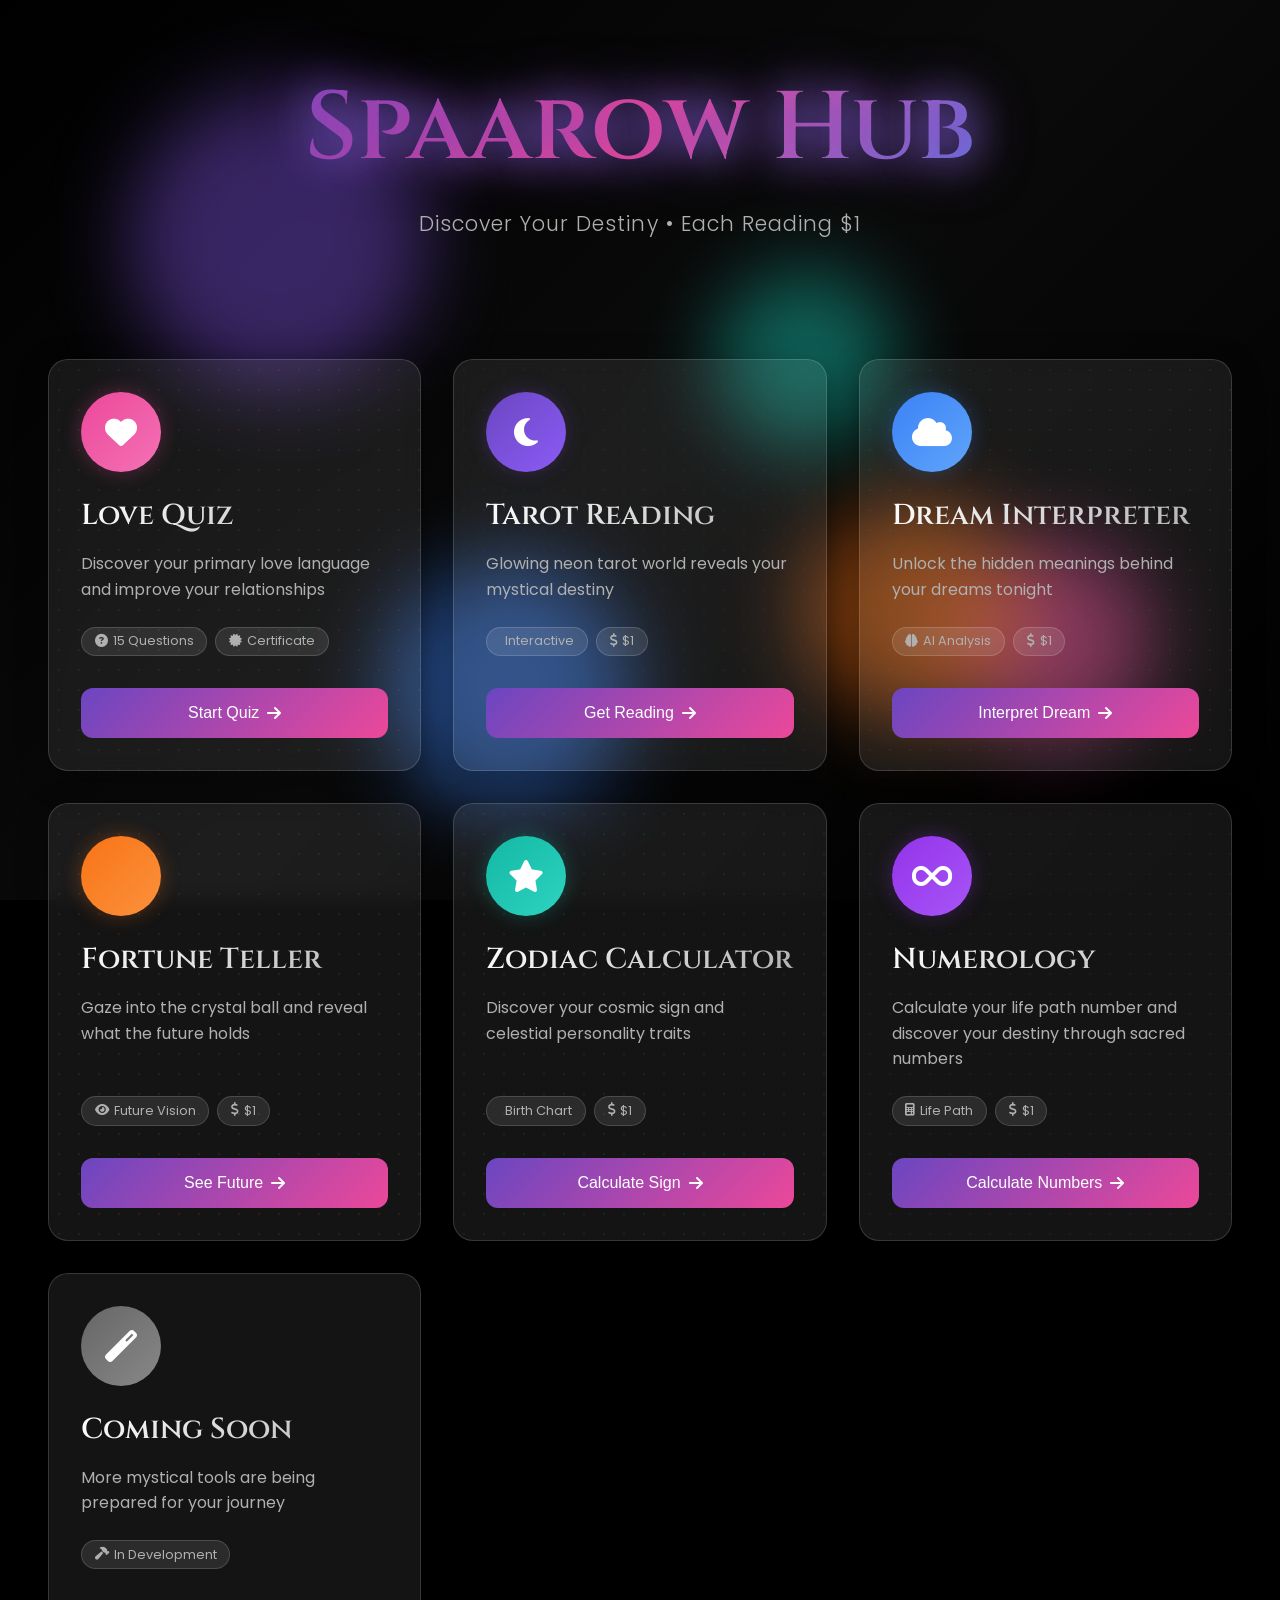
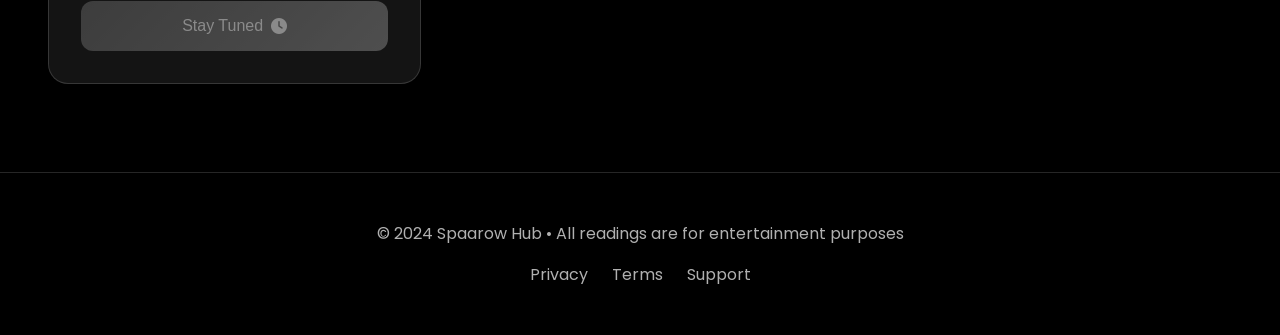
==== index.html @ 20e91cf6 "1" ====
<!DOCTYPE html>
<html lang="en">
<head>
    <meta charset="UTF-8">
    <meta name="viewport" content="width=device-width, initial-scale=1.0">
    <title>Spaarow Hub - Mystical Tools & Divination</title>
    <meta name="description" content="Discover your destiny with our collection of mystical tools: Love Quiz, Tarot Reading, Dream Interpreter, Fortune Teller, Zodiac Calculator, and Numerology. Each reading just $1.">
    <meta name="keywords" content="tarot, love quiz, dream interpreter, fortune teller, zodiac, numerology, mystical, divination, spiritual, destiny">
    <meta name="author" content="Spaarow Hub">
    
    <!-- Open Graph -->
    <meta property="og:title" content="Spaarow Hub - Mystical Tools & Divination">
    <meta property="og:description" content="Discover your destiny with our collection of mystical tools: Love Quiz, Tarot Reading, Dream Interpreter, Fortune Teller, Zodiac Calculator, and Numerology. Each reading just $1.">
    <meta property="og:image" content="https://spaarowhub.great-site.net/asset/img/hub-og-image.jpg">
    <meta property="og:url" content="https://spaarowhub.great-site.net">
    <meta property="og:type" content="website">
    
    <!-- Twitter Card -->
    <meta name="twitter:card" content="summary_large_image">
    <meta name="twitter:title" content="Spaarow Hub - Mystical Tools & Divination">
    <meta name="twitter:description" content="Discover your destiny with our collection of mystical tools: Love Quiz, Tarot Reading, Dream Interpreter, Fortune Teller, Zodiac Calculator, and Numerology. Each reading just $1.">
    <meta name="twitter:image" content="https://spaarowhub.great-site.net/asset/img/hub-og-image.jpg">
    
    <meta name="theme-color" content="#6B46C1">
    <link rel="icon" type="image/x-icon" href="asset/img/favicon.ico">
    
    <!-- Fonts -->
    <link href="https://fonts.googleapis.com/css2?family=Poppins:wght@300;400;500;600;700&family=Cinzel:wght@400;600&display=swap" rel="stylesheet">
    <link href="https://cdnjs.cloudflare.com/ajax/libs/font-awesome/6.4.0/css/all.min.css" rel="stylesheet">
    
    <!-- CSS -->
    <link rel="stylesheet" href="asset/css/main.css">
</head>

<body>
    <!-- Background Animation -->
    <div class="bg-animation">
        <div class="floating-orb orb-1"></div>
        <div class="floating-orb orb-2"></div>
        <div class="floating-orb orb-3"></div>
        <div class="floating-orb orb-4"></div>
        <div class="floating-orb orb-5"></div>
    </div>

    <!-- Header -->
    <header class="header">
        <div class="header-content">
            <h1 class="main-title">
                <span class="title-mystical" style="text-align: center;">Spaarow Hub</span>
            </h1>
            <p class="subtitle">Discover Your Destiny • Each Reading $1</p>
        </div>
    </header>

    <!-- Main Content -->
    <main class="main-content">
        <div class="tools-grid" id="toolsGrid">
            <!-- Love Quiz Card -->
            <div class="tool-card" data-tool="lovequiz" data-theme="love">
                <div class="card-background">
                    <div class="card-pattern"></div>
                </div>
                <div class="card-content">
                    <div class="card-icon">
                        <i class="fas fa-heart"></i>
                    </div>
                    <h3 class="card-title">Love Quiz</h3>
                    <p class="card-description">Discover your primary love language and improve your relationships</p>
                    <div class="card-features">
                        <span class="feature-tag"><i class="fas fa-question-circle"></i> 15 Questions</span>
                        <span class="feature-tag"><i class="fas fa-certificate"></i> Certificate</span>
                    </div>
                    <button class="card-button" onclick="navigateToTool('lovequiz')">
                        <span>Start Quiz</span>
                        <i class="fas fa-arrow-right"></i>
                    </button>
                </div>
            </div>

            <!-- Tarot Reading Card -->
            <div class="tool-card" data-tool="mytarot" data-theme="tarot">
                <div class="card-background">
                    <div class="card-pattern"></div>
                </div>
                <div class="card-content">
                    <div class="card-icon">
                        <i class="fas fa-moon"></i>
                    </div>
                    <h3 class="card-title">Tarot Reading</h3>
                    <p class="card-description">Glowing neon tarot world reveals your mystical destiny</p>
                    <div class="card-features">
                        <span class="feature-tag"><i class="fas fa-sparkles"></i> Interactive</span>
                        <span class="feature-tag"><i class="fas fa-dollar-sign"></i> $1</span>
                    </div>
                    <button class="card-button" onclick="navigateToTool('mytarot')">
                        <span>Get Reading</span>
                        <i class="fas fa-arrow-right"></i>
                    </button>
                </div>
            </div>

            <!-- Dream Interpreter Card -->
            <div class="tool-card" data-tool="dream-interpreter" data-theme="dream">
                <div class="card-background">
                    <div class="card-pattern"></div>
                </div>
                <div class="card-content">
                    <div class="card-icon">
                        <i class="fas fa-cloud"></i>
                    </div>
                    <h3 class="card-title">Dream Interpreter</h3>
                    <p class="card-description">Unlock the hidden meanings behind your dreams tonight</p>
                    <div class="card-features">
                        <span class="feature-tag"><i class="fas fa-brain"></i> AI Analysis</span>
                        <span class="feature-tag"><i class="fas fa-dollar-sign"></i> $1</span>
                    </div>
                    <button class="card-button" onclick="navigateToTool('dream-interpreter')">
                        <span>Interpret Dream</span>
                        <i class="fas fa-arrow-right"></i>
                    </button>
                </div>
            </div>

            <!-- Fortune Teller Card -->
            <div class="tool-card" data-tool="fortune-teller" data-theme="fortune">
                <div class="card-background">
                    <div class="card-pattern"></div>
                </div>
                <div class="card-content">
                    <div class="card-icon">
                        <i class="fas fa-crystal-ball"></i>
                    </div>
                    <h3 class="card-title">Fortune Teller</h3>
                    <p class="card-description">Gaze into the crystal ball and reveal what the future holds</p>
                    <div class="card-features">
                        <span class="feature-tag"><i class="fas fa-eye"></i> Future Vision</span>
                        <span class="feature-tag"><i class="fas fa-dollar-sign"></i> $1</span>
                    </div>
                    <button class="card-button" onclick="navigateToTool('fortune-teller')">
                        <span>See Future</span>
                        <i class="fas fa-arrow-right"></i>
                    </button>
                </div>
            </div>

            <!-- Zodiac Calculator Card -->
            <div class="tool-card" data-tool="zodiac-calculator" data-theme="zodiac">
                <div class="card-background">
                    <div class="card-pattern"></div>
                </div>
                <div class="card-content">
                    <div class="card-icon">
                        <i class="fas fa-star"></i>
                    </div>
                    <h3 class="card-title">Zodiac Calculator</h3>
                    <p class="card-description">Discover your cosmic sign and celestial personality traits</p>
                    <div class="card-features">
                        <span class="feature-tag"><i class="fas fa-constellation"></i> Birth Chart</span>
                        <span class="feature-tag"><i class="fas fa-dollar-sign"></i> $1</span>
                    </div>
                    <button class="card-button" onclick="navigateToTool('zodiac-calculator')">
                        <span>Calculate Sign</span>
                        <i class="fas fa-arrow-right"></i>
                    </button>
                </div>
            </div>

            <!-- Numerology Calculator Card -->
            <div class="tool-card" data-tool="numerology" data-theme="numerology">
                <div class="card-background">
                    <div class="card-pattern"></div>
                </div>
                <div class="card-content">
                    <div class="card-icon">
                        <i class="fas fa-infinity"></i>
                    </div>
                    <h3 class="card-title">Numerology</h3>
                    <p class="card-description">Calculate your life path number and discover your destiny through sacred numbers</p>
                    <div class="card-features">
                        <span class="feature-tag"><i class="fas fa-calculator"></i> Life Path</span>
                        <span class="feature-tag"><i class="fas fa-dollar-sign"></i> $1</span>
                    </div>
                    <button class="card-button" onclick="navigateToTool('numerology')">
                        <span>Calculate Numbers</span>
                        <i class="fas fa-arrow-right"></i>
                    </button>
                </div>
            </div>

            <!-- Coming Soon Card -->
            <div class="tool-card coming-soon" data-tool="coming-soon">
                <div class="card-background">
                    <div class="card-pattern"></div>
                </div>
                <div class="card-content">
                    <div class="card-icon">
                        <i class="fas fa-magic"></i>
                    </div>
                    <h3 class="card-title">Coming Soon</h3>
                    <p class="card-description">More mystical tools are being prepared for your journey</p>
                    <div class="card-features">
                        <span class="feature-tag"><i class="fas fa-hammer"></i> In Development</span>
                    </div>
                    <button class="card-button disabled" disabled>
                        <span>Stay Tuned</span>
                        <i class="fas fa-clock"></i>
                    </button>
                </div>
            </div>
        </div>
    </main>

    <!-- Footer -->
    <footer class="footer">
        <div class="footer-content">
            <p>&copy; 2024 Spaarow Hub • All readings are for entertainment purposes</p>
            <div class="footer-links">
                <a href="#" onclick="showPrivacy()">Privacy</a>
                <a href="#" onclick="showTerms()">Terms</a>
                <a href="#" onclick="showSupport()">Support</a>
            </div>
        </div>
    </footer>

    <!-- JavaScript -->
    <script src="asset/js/main.js"></script>
</body>
</html>
---- asset/css/main.css ----
/* ===== CSS VARIABLES ===== */
:root {
  /* Theme Colors */
  --primary-purple: #6B46C1;
  --primary-pink: #EC4899;
  --primary-blue: #3B82F6;
  --primary-teal: #14B8A6;
  --primary-orange: #F97316;
  
  /* Tool-Specific Colors */
  --love-primary: #EC4899;
  --love-secondary: #F472B6;
  --love-accent: #F9A8D4;
  
  --tarot-primary: #6B46C1;
  --tarot-secondary: #8B5CF6;
  --tarot-accent: #A78BFA;
  
  --dream-primary: #3B82F6;
  --dream-secondary: #60A5FA;
  --dream-accent: #93C5FD;
  
  --fortune-primary: #F97316;
  --fortune-secondary: #FB923C;
  --fortune-accent: #FDBA74;
  
  --zodiac-primary: #14B8A6;
  --zodiac-secondary: #2DD4BF;
  --zodiac-accent: #5EEAD4;
  
  --numerology-primary: #9333EA;
  --numerology-secondary: #A855F7;
  --numerology-accent: #C084FC;
  
  /* Neutral Colors */
  --dark-bg: #000000;
  --card-bg: rgba(255, 255, 255, 0.08);
  --text-primary: #FFFFFF;
  --text-secondary: #B0B0B0;
  --border-color: rgba(255, 255, 255, 0.15);
  
  /* Spacing */
  --spacing-xs: 0.5rem;
  --spacing-sm: 1rem;
  --spacing-md: 1.5rem;
  --spacing-lg: 2rem;
  --spacing-xl: 3rem;
  --spacing-2xl: 4rem;
  
  /* Typography */
  --font-primary: 'Poppins', sans-serif;
  --font-mystical: 'Cinzel', serif;
  
  /* Shadows */
  --shadow-sm: 0 2px 4px rgba(0, 0, 0, 0.1);
  --shadow-md: 0 4px 6px rgba(0, 0, 0, 0.1);
  --shadow-lg: 0 10px 15px rgba(0, 0, 0, 0.1);
  --shadow-xl: 0 20px 25px rgba(0, 0, 0, 0.1);
  --shadow-glow: 0 0 20px rgba(107, 70, 193, 0.3);
  
  /* Transitions */
  --transition-fast: 0.2s ease;
  --transition-normal: 0.3s ease;
  --transition-slow: 0.5s ease;
}

/* ===== RESET & BASE ===== */
* {
  margin: 0;
  padding: 0;
  box-sizing: border-box;
}

html {
  scroll-behavior: smooth;
}

body {
  font-family: var(--font-primary);
  background: var(--dark-bg);
  color: var(--text-primary);
  min-height: 100vh;
  overflow-x: hidden;
  position: relative;
}

/* ===== BACKGROUND ANIMATION ===== */
.bg-animation {
  position: fixed;
  top: 0;
  left: 0;
  width: 100%;
  height: 100%;
  pointer-events: none;
  z-index: -1;
  background: linear-gradient(135deg, #000000 0%, #0a0a0a 50%, #000000 100%);
}

.floating-orb {
  position: absolute;
  border-radius: 50%;
  filter: blur(40px);
  opacity: 0.5;
  animation: float 20s infinite ease-in-out;
}

.orb-1 {
  width: 300px;
  height: 300px;
  background: var(--primary-purple);
  top: 10%;
  left: 10%;
  animation-delay: 0s;
}

.orb-2 {
  width: 200px;
  height: 200px;
  background: var(--primary-pink);
  top: 60%;
  right: 10%;
  animation-delay: 5s;
}

.orb-3 {
  width: 250px;
  height: 250px;
  background: var(--primary-blue);
  bottom: 10%;
  left: 30%;
  animation-delay: 10s;
}

.orb-4 {
  width: 180px;
  height: 180px;
  background: var(--primary-teal);
  top: 30%;
  right: 30%;
  animation-delay: 15s;
}

.orb-5 {
  width: 220px;
  height: 220px;
  background: var(--primary-orange);
  bottom: 20%;
  right: 20%;
  animation-delay: 7s;
}

@keyframes float {
  0%, 100% {
    transform: translate(0, 0) scale(1);
  }
  25% {
    transform: translate(30px, -30px) scale(1.05);
  }
  50% {
    transform: translate(-20px, 20px) scale(0.95);
  }
  75% {
    transform: translate(-30px, -10px) scale(1.02);
  }
}

/* ===== HEADER ===== */
.header {
  text-align: center;
  padding: var(--spacing-2xl) var(--spacing-md);
  position: relative;
  z-index: 10;
}

.header-content {
  max-width: 800px;
  margin: 0 auto;
}

.main-title {
  font-family: var(--font-mystical);
  font-size: clamp(3rem, 8vw, 6rem);
  font-weight: 600;
  margin-bottom: var(--spacing-md);
  background: linear-gradient(135deg, var(--primary-purple), var(--primary-pink), var(--primary-blue));
  -webkit-background-clip: text;
  -webkit-text-fill-color: transparent;
  background-clip: text;
  text-shadow: 0 0 40px rgba(107, 70, 193, 0.8), 0 0 60px rgba(236, 72, 153, 0.6);
  filter: drop-shadow(0 0 20px rgba(59, 130, 246, 0.4));
}

.title-mystical {
  display: block;
  margin-bottom: -0.1em;
}

.title-hub {
  font-size: 0.7em;
  opacity: 0.9;
}

.subtitle {
  font-size: clamp(1rem, 2.5vw, 1.3rem);
  color: var(--text-secondary);
  font-weight: 300;
  letter-spacing: 0.05em;
}

/* ===== MAIN CONTENT ===== */
.main-content {
  padding: var(--spacing-lg) var(--spacing-md) var(--spacing-2xl);
  max-width: 1400px;
  margin: 0 auto;
}

/* ===== TOOLS GRID ===== */
.tools-grid {
  display: grid;
  grid-template-columns: repeat(auto-fit, minmax(350px, 1fr));
  gap: var(--spacing-lg);
  padding: var(--spacing-md);
}

/* ===== TOOL CARDS ===== */
.tool-card {
  position: relative;
  background: var(--card-bg);
  border-radius: 20px;
  border: 1px solid var(--border-color);
  backdrop-filter: blur(10px);
  overflow: hidden;
  transition: all var(--transition-normal);
  cursor: pointer;
  box-shadow: 0 8px 32px rgba(0, 0, 0, 0.3);
  min-height: 400px;
}

.tool-card:hover {
  transform: translateY(-10px) scale(1.02);
  box-shadow: 0 20px 40px rgba(0, 0, 0, 0.4), 0 0 40px rgba(255, 255, 255, 0.1);
  border-color: rgba(255, 255, 255, 0.3);
}

.tool-card[data-theme="love"]:hover {
  box-shadow: 0 20px 40px rgba(0, 0, 0, 0.4), 0 0 40px rgba(236, 72, 153, 0.6);
  border-color: rgba(236, 72, 153, 0.5);
}

.tool-card[data-theme="tarot"]:hover {
  box-shadow: 0 20px 40px rgba(0, 0, 0, 0.4), 0 0 40px rgba(107, 70, 193, 0.6);
  border-color: rgba(107, 70, 193, 0.5);
}

.tool-card[data-theme="dream"]:hover {
  box-shadow: 0 20px 40px rgba(0, 0, 0, 0.4), 0 0 40px rgba(59, 130, 246, 0.6);
  border-color: rgba(59, 130, 246, 0.5);
}

.tool-card[data-theme="fortune"]:hover {
  box-shadow: 0 20px 40px rgba(0, 0, 0, 0.4), 0 0 40px rgba(249, 115, 22, 0.6);
  border-color: rgba(249, 115, 22, 0.5);
}

.tool-card[data-theme="zodiac"]:hover {
  box-shadow: 0 20px 40px rgba(0, 0, 0, 0.4), 0 0 40px rgba(20, 184, 166, 0.6);
  border-color: rgba(20, 184, 166, 0.5);
}

.tool-card[data-theme="numerology"]:hover {
  box-shadow: 0 20px 40px rgba(0, 0, 0, 0.4), 0 0 40px rgba(147, 51, 234, 0.6);
  border-color: rgba(147, 51, 234, 0.5);
}

.card-background {
  position: absolute;
  top: 0;
  left: 0;
  width: 100%;
  height: 100%;
  opacity: 0.1;
  z-index: 1;
}

.card-pattern {
  width: 100%;
  height: 100%;
  background-size: 20px 20px;
}

.tool-card[data-theme="love"] .card-pattern {
  background-image: radial-gradient(circle, var(--love-primary) 1px, transparent 1px);
}

.tool-card[data-theme="tarot"] .card-pattern {
  background-image: radial-gradient(circle, var(--tarot-primary) 1px, transparent 1px);
}

.tool-card[data-theme="dream"] .card-pattern {
  background-image: radial-gradient(circle, var(--dream-primary) 1px, transparent 1px);
}

.tool-card[data-theme="fortune"] .card-pattern {
  background-image: radial-gradient(circle, var(--fortune-primary) 1px, transparent 1px);
}

.tool-card[data-theme="zodiac"] .card-pattern {
  background-image: radial-gradient(circle, var(--zodiac-primary) 1px, transparent 1px);
}

.tool-card[data-theme="numerology"] .card-pattern {
  background-image: radial-gradient(circle, var(--numerology-primary) 1px, transparent 1px);
}

.card-content {
  position: relative;
  z-index: 2;
  padding: var(--spacing-lg);
  height: 100%;
  display: flex;
  flex-direction: column;
}

.card-icon {
  width: 80px;
  height: 80px;
  border-radius: 50%;
  display: flex;
  align-items: center;
  justify-content: center;
  margin-bottom: var(--spacing-md);
  font-size: 2rem;
  position: relative;
}

.tool-card[data-theme="love"] .card-icon {
  background: linear-gradient(135deg, var(--love-primary), var(--love-secondary));
  box-shadow: 0 0 20px rgba(236, 72, 153, 0.3);
}

.tool-card[data-theme="tarot"] .card-icon {
  background: linear-gradient(135deg, var(--tarot-primary), var(--tarot-secondary));
  box-shadow: 0 0 20px rgba(107, 70, 193, 0.3);
}

.tool-card[data-theme="dream"] .card-icon {
  background: linear-gradient(135deg, var(--dream-primary), var(--dream-secondary));
  box-shadow: 0 0 20px rgba(59, 130, 246, 0.3);
}

.tool-card[data-theme="fortune"] .card-icon {
  background: linear-gradient(135deg, var(--fortune-primary), var(--fortune-secondary));
  box-shadow: 0 0 20px rgba(249, 115, 22, 0.3);
}

.tool-card[data-theme="zodiac"] .card-icon {
  background: linear-gradient(135deg, var(--zodiac-primary), var(--zodiac-secondary));
  box-shadow: 0 0 20px rgba(20, 184, 166, 0.3);
}

.tool-card[data-theme="numerology"] .card-icon {
  background: linear-gradient(135deg, var(--numerology-primary), var(--numerology-secondary));
  box-shadow: 0 0 20px rgba(147, 51, 234, 0.3);
}

.card-title {
  font-family: var(--font-mystical);
  font-size: 1.8rem;
  font-weight: 600;
  margin-bottom: var(--spacing-sm);
  background: linear-gradient(135deg, var(--text-primary), var(--text-secondary));
  -webkit-background-clip: text;
  -webkit-text-fill-color: transparent;
  background-clip: text;
}

.card-description {
  color: var(--text-secondary);
  line-height: 1.6;
  margin-bottom: var(--spacing-md);
  flex-grow: 1;
}

.card-features {
  display: flex;
  flex-wrap: wrap;
  gap: var(--spacing-xs);
  margin-bottom: var(--spacing-lg);
}

.feature-tag {
  background: rgba(255, 255, 255, 0.1);
  border: 1px solid var(--border-color);
  border-radius: 20px;
  padding: 0.3rem 0.8rem;
  font-size: 0.8rem;
  color: var(--text-secondary);
  display: flex;
  align-items: center;
  gap: 0.3rem;
}

.card-button {
  background: linear-gradient(135deg, var(--primary-purple), var(--primary-pink));
  border: none;
  border-radius: 12px;
  padding: 1rem 1.5rem;
  color: white;
  font-weight: 500;
  font-size: 1rem;
  cursor: pointer;
  transition: all var(--transition-fast);
  display: flex;
  align-items: center;
  justify-content: center;
  gap: 0.5rem;
  text-decoration: none;
  width: 100%;
  margin-top: auto;
}

.card-button:hover:not(.disabled) {
  transform: translateY(-2px);
  box-shadow: 0 10px 20px rgba(107, 70, 193, 0.3);
}

.card-button.disabled {
  opacity: 0.5;
  cursor: not-allowed;
  background: linear-gradient(135deg, #666, #888);
}

.coming-soon {
  opacity: 0.7;
}

.coming-soon .card-icon {
  background: linear-gradient(135deg, #666, #888);
}

/* ===== FOOTER ===== */
.footer {
  text-align: center;
  padding: var(--spacing-xl) var(--spacing-md);
  border-top: 1px solid var(--border-color);
  background: rgba(0, 0, 0, 0.5);
  backdrop-filter: blur(10px);
}

.footer-content {
  max-width: 800px;
  margin: 0 auto;
}

.footer-content p {
  color: var(--text-secondary);
  margin-bottom: var(--spacing-sm);
}

.footer-links {
  display: flex;
  justify-content: center;
  gap: var(--spacing-md);
}

.footer-links a {
  color: var(--text-secondary);
  text-decoration: none;
  transition: color var(--transition-fast);
}

.footer-links a:hover {
  color: var(--primary-purple);
  text-shadow: 0 0 10px rgba(107, 70, 193, 0.6);
}

/* ===== RESPONSIVE DESIGN ===== */
@media (max-width: 768px) {
  .tools-grid {
    grid-template-columns: 1fr;
    gap: var(--spacing-md);
    padding: var(--spacing-sm);
  }
  
  .header {
    padding: var(--spacing-xl) var(--spacing-sm);
  }
  
  .main-content {
    padding: var(--spacing-md) var(--spacing-sm) var(--spacing-xl);
  }
  
  .card-content {
    padding: var(--spacing-md);
  }
  
  .card-icon {
    width: 60px;
    height: 60px;
    font-size: 1.5rem;
  }
  
  .card-title {
    font-size: 1.5rem;
  }
  
  .footer-links {
    flex-direction: column;
    gap: var(--spacing-sm);
  }
}

@media (max-width: 480px) {
  .main-title {
    font-size: clamp(2rem, 10vw, 4rem);
  }
  
  .tool-card {
    min-height: 350px;
  }
  
  .card-features {
    justify-content: center;
  }
}

/* ===== ACCESSIBILITY ===== */
@media (prefers-reduced-motion: reduce) {
  * {
    animation-duration: 0.01ms !important;
    animation-iteration-count: 1 !important;
    transition-duration: 0.01ms !important;
  }
}

/* ===== FOCUS STATES ===== */
.card-button:focus,
.footer-links a:focus {
  outline: 2px solid var(--primary-purple);
  outline-offset: 2px;
}

/* ===== LOADING STATES ===== */
.loading {
  opacity: 0.6;
  pointer-events: none;
}

.loading::after {
  content: '';
  position: absolute;
  top: 50%;
  left: 50%;
  width: 20px;
  height: 20px;
  margin: -10px 0 0 -10px;
  border: 2px solid var(--primary-purple);
  border-top: 2px solid transparent;
  border-radius: 50%;
  animation: spin 1s linear infinite;
}

@keyframes spin {
  0% { transform: rotate(0deg); }
  100% { transform: rotate(360deg); }
}
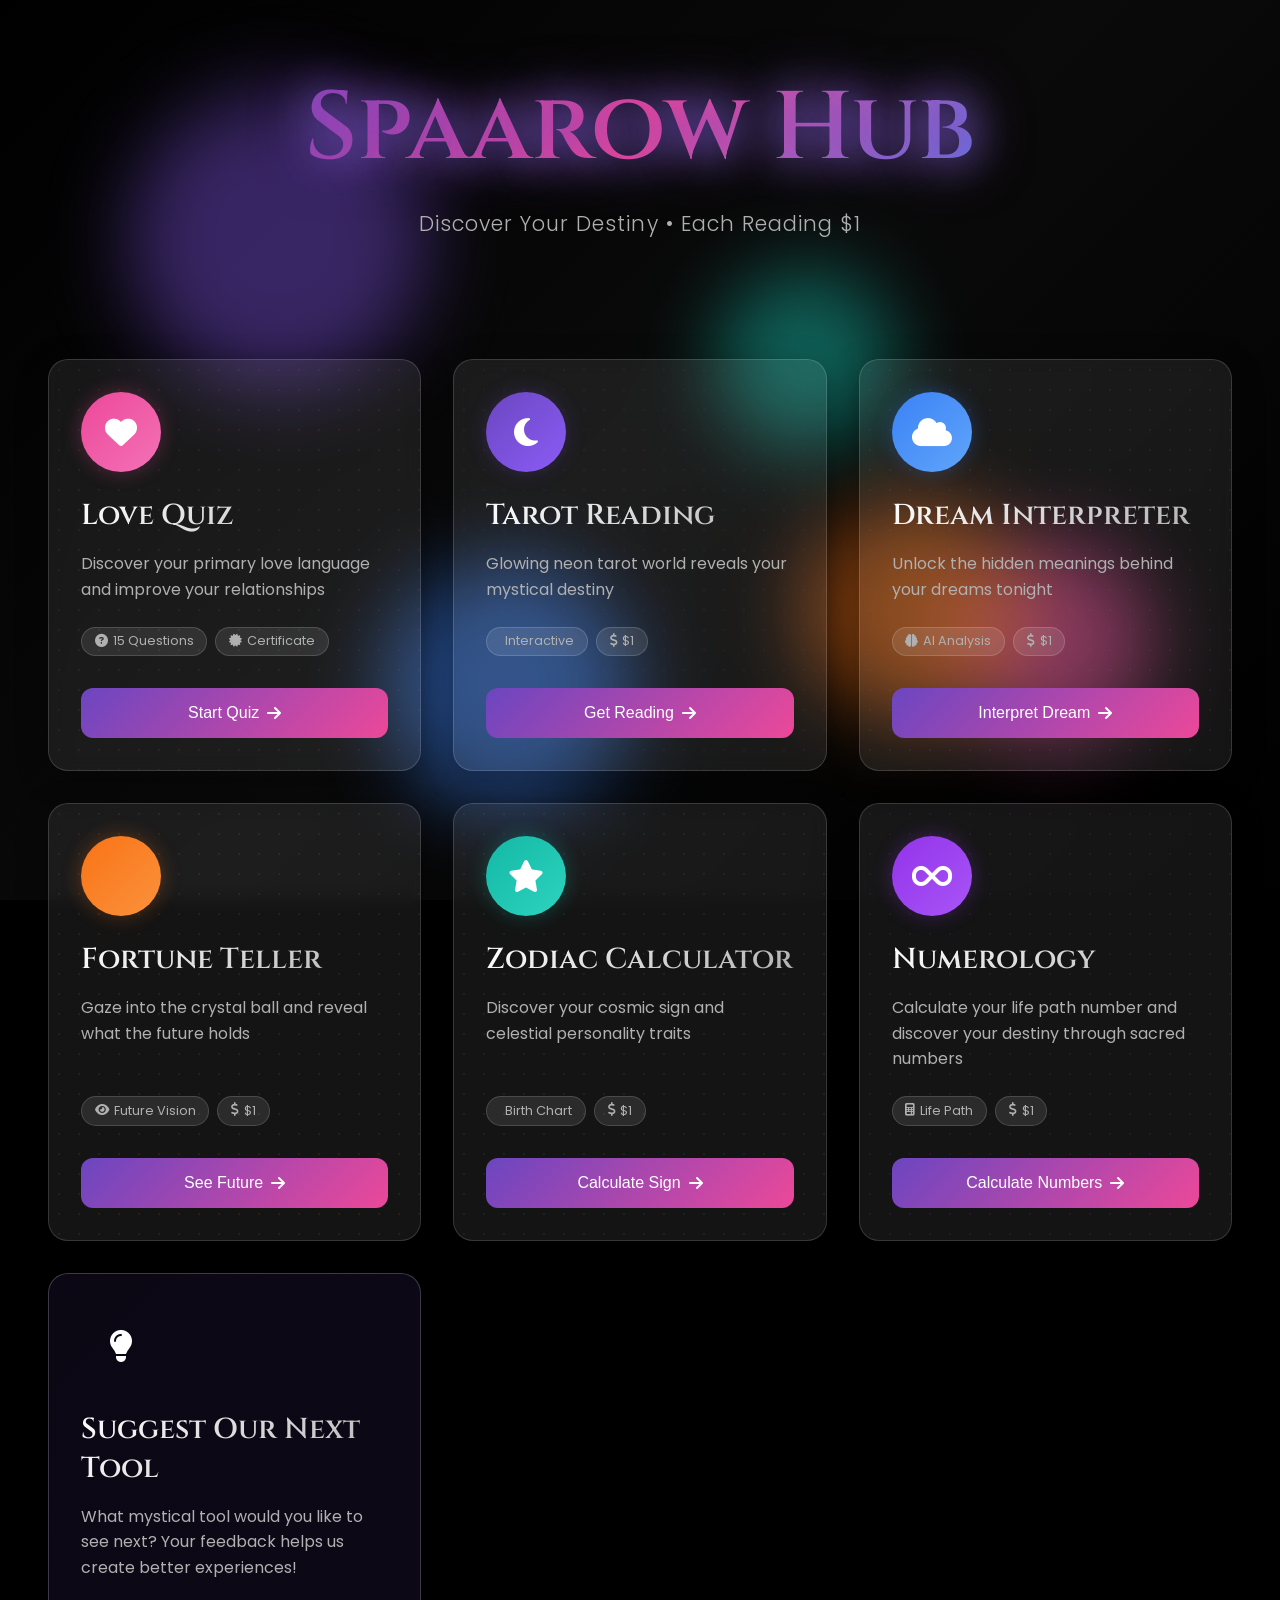
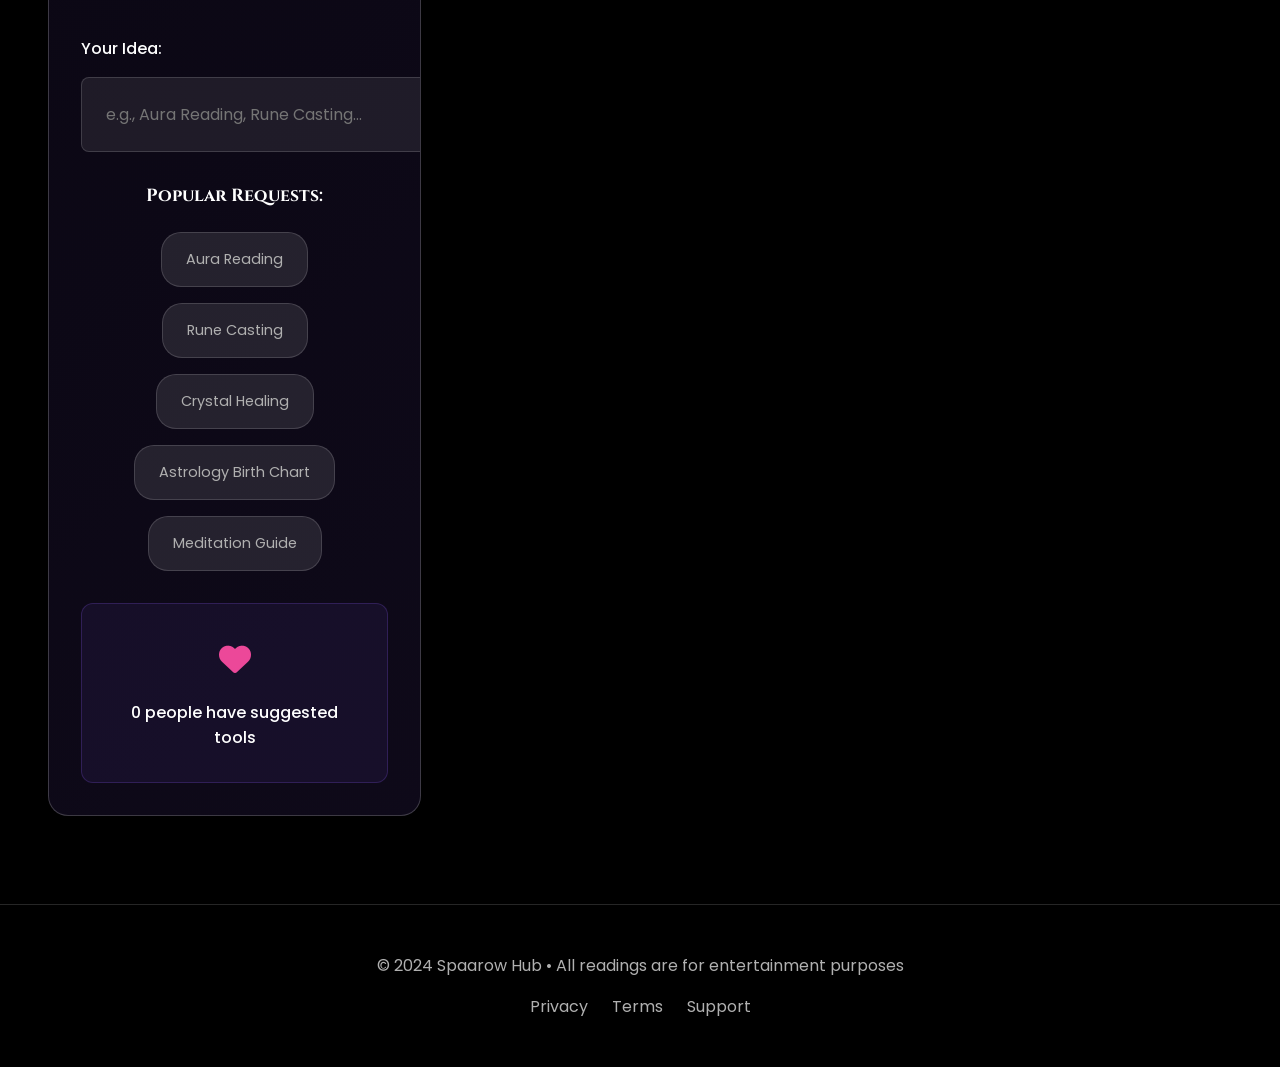
==== commit 79959b06: "3" ====
--- a/index.html
+++ b/index.html
@@ -4,22 +4,31 @@
     <meta charset="UTF-8">
     <meta name="viewport" content="width=device-width, initial-scale=1.0">
     <title>Spaarow Hub - Mystical Tools & Divination</title>
-    <meta name="description" content="Discover your destiny with our collection of mystical tools: Love Quiz, Tarot Reading, Dream Interpreter, Fortune Teller, Zodiac Calculator, and Numerology. Each reading just $1.">
-    <meta name="keywords" content="tarot, love quiz, dream interpreter, fortune teller, zodiac, numerology, mystical, divination, spiritual, destiny">
-    <meta name="author" content="Spaarow Hub">
+    <meta name="description" content="Explore your destiny with Spaarow Hub's premium mystical tools: Love Language Quiz, Tarot Reading, Dream Interpreter, Fortune Teller, Zodiac Calculator & Numerology. Professional divination readings starting at $1.">
+    <meta name="keywords" content="love language quiz, tarot reading online, dream interpretation, fortune telling, zodiac sign calculator, numerology life path, mystical divination, spiritual guidance, online psychic readings, destiny prediction">
+    <meta name="author" content="Tyler Davis">
+    <meta name="robots" content="index, follow, max-image-preview:large">
+    <meta name="language" content="en">
+    <meta name="geo.region" content="US">
+    <meta name="rating" content="general">
+    <link rel="canonical" href="https://spaarowhub.great-site.net/">
     
     <!-- Open Graph -->
-    <meta property="og:title" content="Spaarow Hub - Mystical Tools & Divination">
-    <meta property="og:description" content="Discover your destiny with our collection of mystical tools: Love Quiz, Tarot Reading, Dream Interpreter, Fortune Teller, Zodiac Calculator, and Numerology. Each reading just $1.">
+    <meta property="og:title" content="Spaarow Hub - Premium Mystical Tools & Divination">
+    <meta property="og:description" content="Explore your destiny with Spaarow Hub's professional mystical tools: Love Language Quiz, Tarot Reading, Dream Interpreter, Fortune Teller, Zodiac Calculator & Numerology. Quality divination readings starting at $1.">
     <meta property="og:image" content="https://spaarowhub.great-site.net/asset/img/hub-og-image.jpg">
     <meta property="og:url" content="https://spaarowhub.great-site.net">
     <meta property="og:type" content="website">
+    <meta property="og:site_name" content="Spaarow Hub">
+    <meta property="og:locale" content="en_US">
     
     <!-- Twitter Card -->
     <meta name="twitter:card" content="summary_large_image">
-    <meta name="twitter:title" content="Spaarow Hub - Mystical Tools & Divination">
-    <meta name="twitter:description" content="Discover your destiny with our collection of mystical tools: Love Quiz, Tarot Reading, Dream Interpreter, Fortune Teller, Zodiac Calculator, and Numerology. Each reading just $1.">
+    <meta name="twitter:title" content="Spaarow Hub - Premium Mystical Tools">
+    <meta name="twitter:description" content="Explore your destiny with professional mystical divination tools. Quality readings starting at $1.">
     <meta name="twitter:image" content="https://spaarowhub.great-site.net/asset/img/hub-og-image.jpg">
+    <meta name="twitter:site" content="@SpaarowHub">
+    <meta name="twitter:creator" content="@TylerDavis">
     
     <meta name="theme-color" content="#6B46C1">
     <link rel="icon" type="image/x-icon" href="asset/img/favicon.ico">
@@ -187,24 +196,49 @@
                 </div>
             </div>
 
-            <!-- Coming Soon Card -->
-            <div class="tool-card coming-soon" data-tool="coming-soon">
-                <div class="card-background">
-                    <div class="card-pattern"></div>
-                </div>
-                <div class="card-content">
-                    <div class="card-icon">
-                        <i class="fas fa-magic"></i>
-                    </div>
-                    <h3 class="card-title">Coming Soon</h3>
-                    <p class="card-description">More mystical tools are being prepared for your journey</p>
-                    <div class="card-features">
-                        <span class="feature-tag"><i class="fas fa-hammer"></i> In Development</span>
-                    </div>
-                    <button class="card-button disabled" disabled>
-                        <span>Stay Tuned</span>
-                        <i class="fas fa-clock"></i>
-                    </button>
+            <!-- Suggest New Tool Card -->
+            <div class="tool-card suggest-tool" data-tool="suggest-tool">
+                <div class="card-background">
+                    <div class="card-pattern"></div>
+                </div>
+                <div class="card-content">
+                    <div class="card-icon">
+                        <i class="fas fa-lightbulb"></i>
+                    </div>
+                    <h3 class="card-title">Suggest Our Next Tool</h3>
+                    <p class="card-description">What mystical tool would you like to see next? Your feedback helps us create better experiences!</p>
+                    
+                    <div class="suggestion-form">
+                        <div class="form-group">
+                            <label for="tool-suggestion">Your Idea:</label>
+                            <div class="input-group">
+                                <input type="text" id="tool-suggestion" placeholder="e.g., Aura Reading, Rune Casting..." maxlength="100">
+                                <button class="suggest-btn" onclick="submitSuggestion()">
+                                    <i class="fas fa-paper-plane"></i>
+                                </button>
+                            </div>
+                        </div>
+                        
+                        <div class="popular-suggestions">
+                            <h4>Popular Requests:</h4>
+                            <div class="suggestion-tags">
+                                <span class="suggestion-tag" onclick="addSuggestion('Aura Reading')">Aura Reading</span>
+                                <span class="suggestion-tag" onclick="addSuggestion('Rune Casting')">Rune Casting</span>
+                                <span class="suggestion-tag" onclick="addSuggestion('Crystal Healing')">Crystal Healing</span>
+                                <span class="suggestion-tag" onclick="addSuggestion('Astrology Birth Chart')">Astrology Birth Chart</span>
+                                <span class="suggestion-tag" onclick="addSuggestion('Meditation Guide')">Meditation Guide</span>
+                            </div>
+                        </div>
+                    </div>
+                    
+                    <div class="suggestion-status" id="suggestion-status">
+                        <div class="status-icon">
+                            <i class="fas fa-heart"></i>
+                        </div>
+                        <div class="status-text">
+                            <span id="vote-count">0</span> people have suggested tools
+                        </div>
+                    </div>
                 </div>
             </div>
         </div>
--- a/asset/css/main.css
+++ b/asset/css/main.css
@@ -430,6 +430,133 @@
   background: linear-gradient(135deg, #666, #888);
 }
 
+.suggest-tool {
+  opacity: 0.9;
+  background: linear-gradient(135deg, rgba(107, 70, 193, 0.1), rgba(139, 92, 246, 0.1));
+  border: 1px solid rgba(255, 255, 255, 0.2);
+}
+
+.suggest-tool:hover {
+  transform: translateY(-10px) scale(1.02);
+  box-shadow: 0 20px 40px rgba(107, 70, 193, 0.4);
+  border-color: rgba(255, 255, 255, 0.3);
+}
+
+.suggestion-form {
+  margin-top: var(--spacing-lg);
+}
+
+.form-group {
+  margin-bottom: var(--spacing-md);
+}
+
+.form-group label {
+  display: block;
+  margin-bottom: var(--spacing-sm);
+  color: var(--text-primary);
+  font-weight: 500;
+}
+
+.input-group {
+  display: flex;
+  gap: var(--spacing-sm);
+  align-items: center;
+}
+
+#tool-suggestion {
+  flex: 1;
+  padding: var(--spacing-md);
+  border: 1px solid var(--border-color);
+  border-radius: 8px;
+  background: var(--card-bg);
+  color: var(--text-primary);
+  font-family: var(--font-primary);
+  font-size: 1rem;
+  transition: all var(--transition-normal);
+}
+
+#tool-suggestion:focus {
+  outline: 2px solid var(--primary-purple);
+  border-color: var(--primary-purple);
+  box-shadow: 0 0 10px rgba(107, 70, 193, 0.3);
+}
+
+.suggest-btn {
+  background: linear-gradient(135deg, var(--primary-purple), var(--primary-pink));
+  border: none;
+  border-radius: 8px;
+  padding: var(--spacing-md) var(--spacing-lg);
+  color: white;
+  font-weight: 500;
+  cursor: pointer;
+  transition: all var(--transition-fast);
+  display: flex;
+  align-items: center;
+  gap: var(--spacing-sm);
+}
+
+.suggest-btn:hover {
+  transform: translateY(-2px);
+  box-shadow: 0 10px 20px rgba(107, 70, 193, 0.3);
+}
+
+.popular-suggestions {
+  margin-top: var(--spacing-lg);
+}
+
+.popular-suggestions h4 {
+  margin-bottom: var(--spacing-md);
+  color: var(--text-primary);
+  font-family: var(--font-mystical);
+  font-size: 1.1rem;
+  text-align: center;
+}
+
+.suggestion-tags {
+  display: flex;
+  flex-wrap: wrap;
+  gap: var(--spacing-sm);
+  justify-content: center;
+}
+
+.suggestion-tag {
+  background: rgba(255, 255, 255, 0.1);
+  border: 1px solid var(--border-color);
+  border-radius: 20px;
+  padding: var(--spacing-sm) var(--spacing-md);
+  color: var(--text-secondary);
+  cursor: pointer;
+  transition: all var(--transition-fast);
+  font-size: 0.9rem;
+}
+
+.suggestion-tag:hover {
+  background: rgba(107, 70, 193, 0.1);
+  border-color: var(--primary-purple);
+  color: var(--text-primary);
+  transform: translateY(-2px);
+}
+
+.suggestion-status {
+  margin-top: var(--spacing-lg);
+  padding: var(--spacing-lg);
+  background: rgba(107, 70, 193, 0.1);
+  border-radius: 12px;
+  text-align: center;
+  border: 1px solid rgba(107, 70, 193, 0.3);
+}
+
+.status-icon {
+  font-size: 2rem;
+  color: var(--primary-pink);
+  margin-bottom: var(--spacing-sm);
+}
+
+.status-text {
+  color: var(--text-primary);
+  font-weight: 500;
+}
+
 .coming-soon {
   opacity: 0.7;
 }
@@ -564,3 +691,46 @@
   0% { transform: rotate(0deg); }
   100% { transform: rotate(360deg); }
 }
+
+@keyframes slideIn {
+  from {
+    opacity: 0;
+    transform: translateX(100px);
+  }
+  to {
+    opacity: 1;
+    transform: translateX(0);
+  }
+}
+
+@keyframes slideOut {
+  from {
+    opacity: 1;
+    transform: translateX(0);
+  }
+  to {
+    opacity: 0;
+    transform: translateX(100px);
+  }
+}
+
+.suggestion-feedback {
+  position: fixed;
+  top: 20px;
+  right: 20px;
+  background: rgba(34, 197, 94, 0.9);
+  color: white;
+  padding: 1rem 1.5rem;
+  border-radius: 8px;
+  z-index: 1001;
+  animation: slideIn 0.3s ease;
+  box-shadow: 0 4px 12px rgba(0, 0, 0, 0.15);
+}
+
+.suggestion-feedback.success {
+  background: rgba(34, 197, 94, 0.9);
+}
+
+.suggestion-feedback.info {
+  background: rgba(59, 130, 246, 0.9);
+}
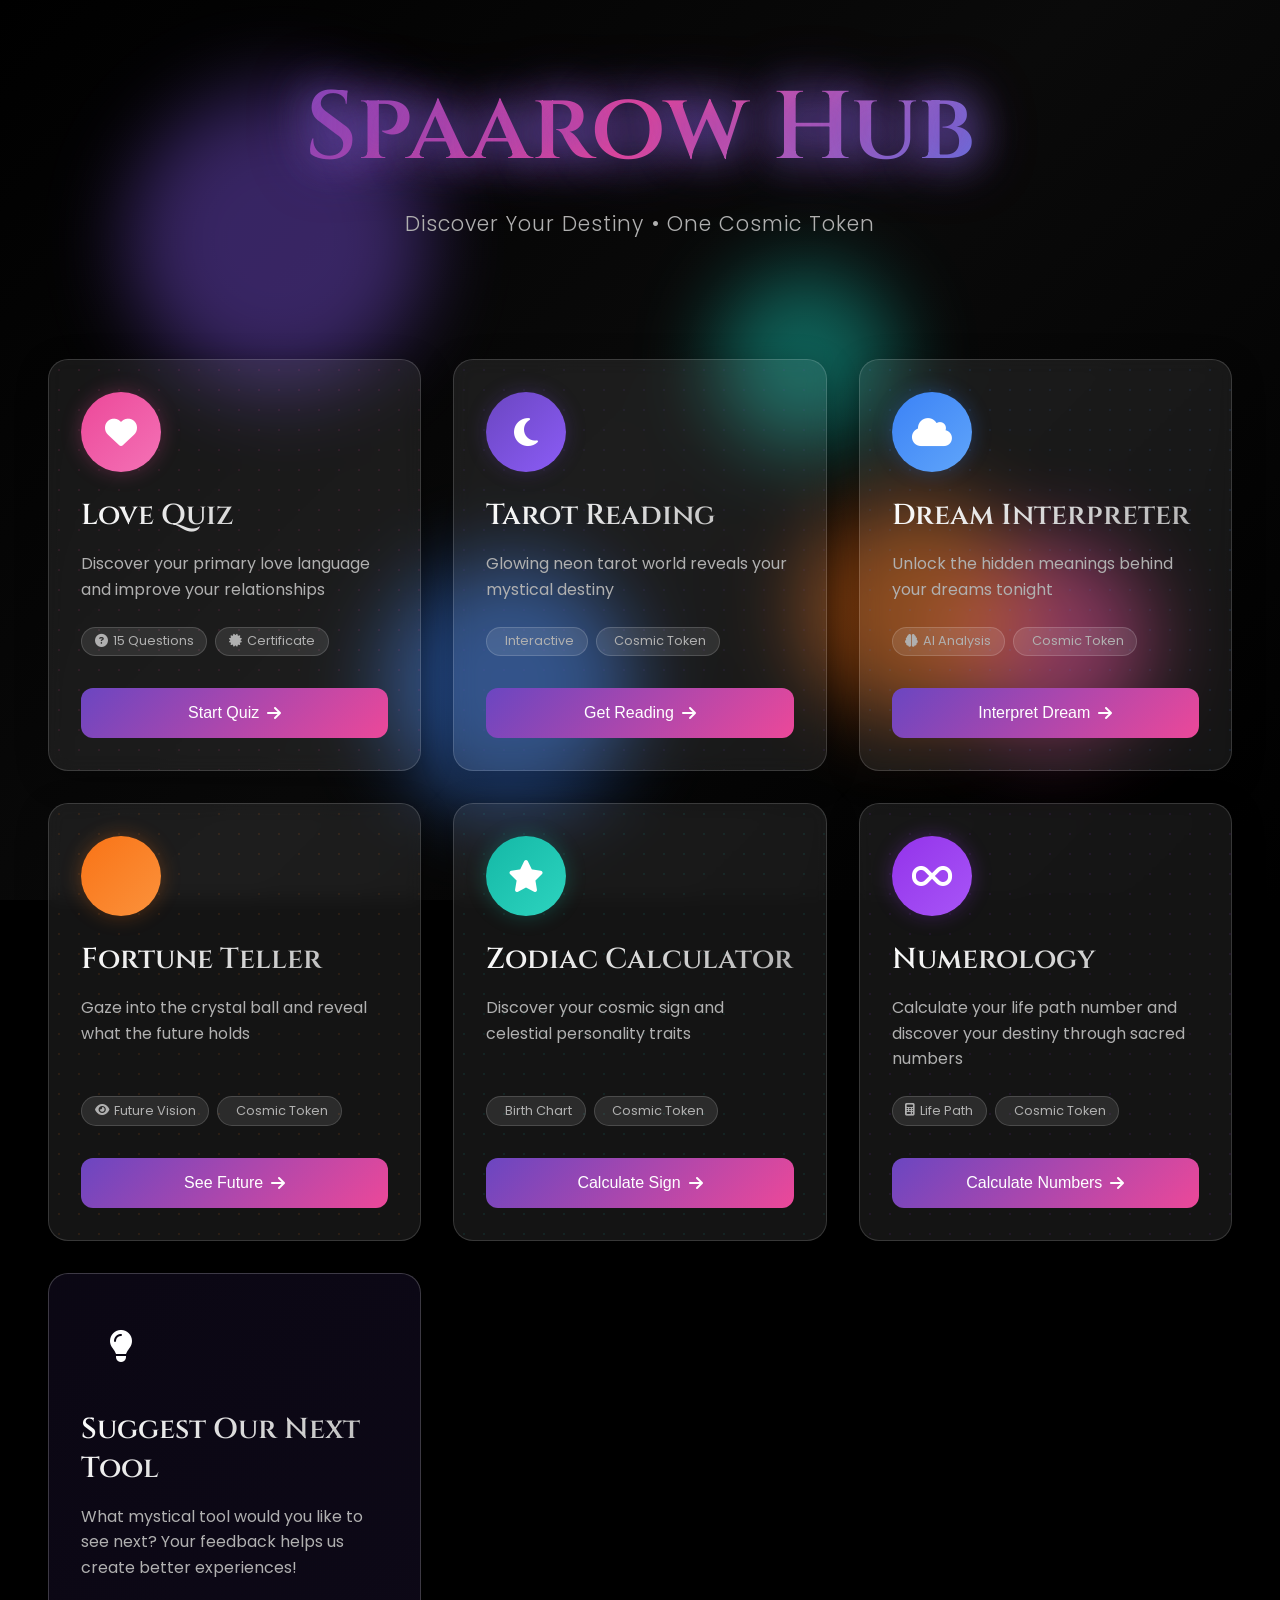
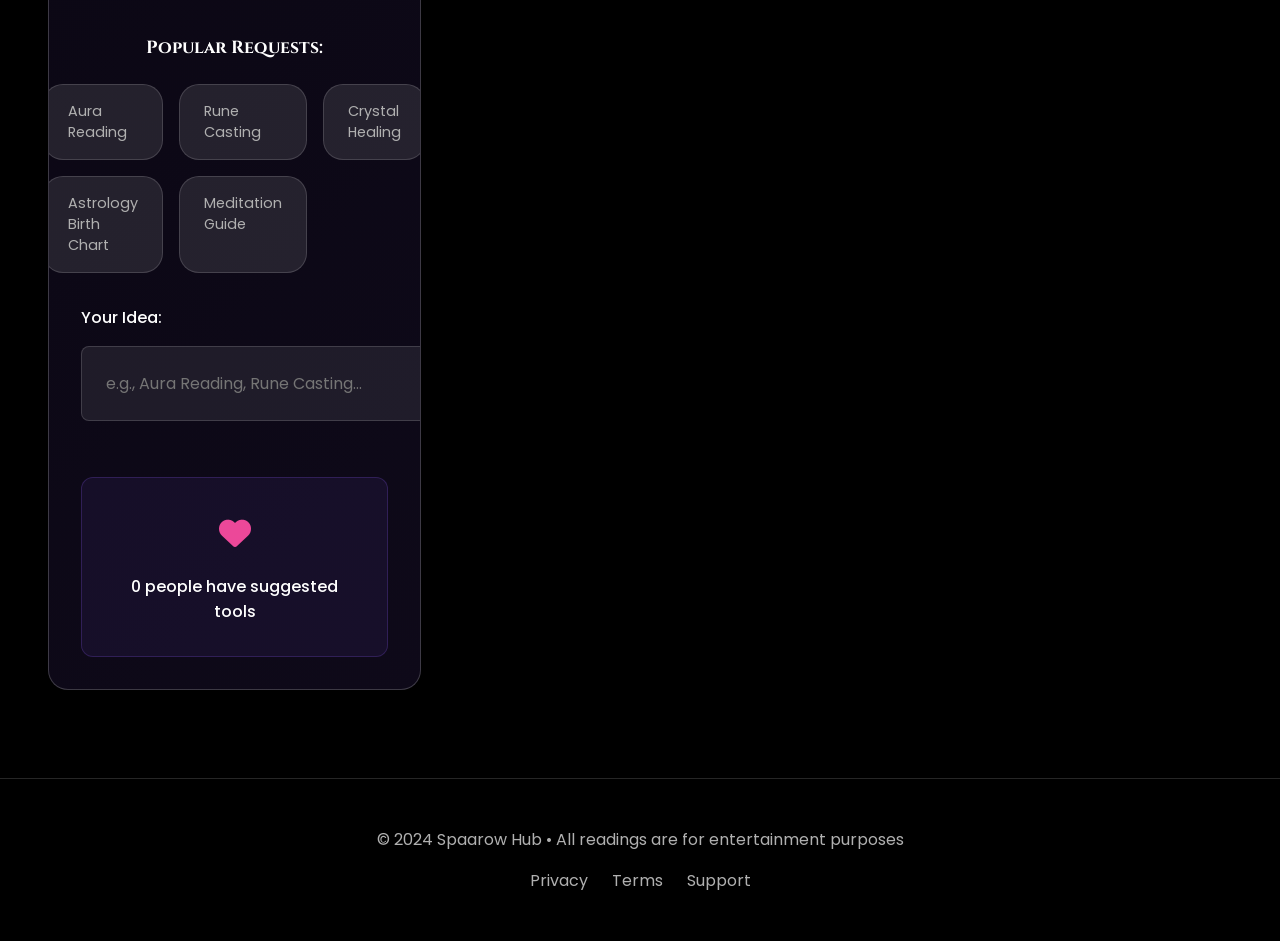
==== commit 3584e91b: "xsxcws" ====
--- a/index.html
+++ b/index.html
@@ -4,7 +4,7 @@
     <meta charset="UTF-8">
     <meta name="viewport" content="width=device-width, initial-scale=1.0">
     <title>Spaarow Hub - Mystical Tools & Divination</title>
-    <meta name="description" content="Explore your destiny with Spaarow Hub's premium mystical tools: Love Language Quiz, Tarot Reading, Dream Interpreter, Fortune Teller, Zodiac Calculator & Numerology. Professional divination readings starting at $1.">
+    <meta name="description" content="Explore your destiny with Spaarow Hub's premium mystical tools: Love Language Quiz, Tarot Reading, Dream Interpreter, Fortune Teller, Zodiac Calculator & Numerology. Professional divination readings for a single cosmic token.">
     <meta name="keywords" content="love language quiz, tarot reading online, dream interpretation, fortune telling, zodiac sign calculator, numerology life path, mystical divination, spiritual guidance, online psychic readings, destiny prediction">
     <meta name="author" content="Tyler Davis">
     <meta name="robots" content="index, follow, max-image-preview:large">
@@ -15,7 +15,7 @@
     
     <!-- Open Graph -->
     <meta property="og:title" content="Spaarow Hub - Premium Mystical Tools & Divination">
-    <meta property="og:description" content="Explore your destiny with Spaarow Hub's professional mystical tools: Love Language Quiz, Tarot Reading, Dream Interpreter, Fortune Teller, Zodiac Calculator & Numerology. Quality divination readings starting at $1.">
+    <meta property="og:description" content="Explore your destiny with Spaarow Hub's professional mystical tools: Love Language Quiz, Tarot Reading, Dream Interpreter, Fortune Teller, Zodiac Calculator & Numerology. Quality divination readings for a single cosmic token.">
     <meta property="og:image" content="https://spaarowhub.great-site.net/asset/img/hub-og-image.jpg">
     <meta property="og:url" content="https://spaarowhub.great-site.net">
     <meta property="og:type" content="website">
@@ -25,7 +25,7 @@
     <!-- Twitter Card -->
     <meta name="twitter:card" content="summary_large_image">
     <meta name="twitter:title" content="Spaarow Hub - Premium Mystical Tools">
-    <meta name="twitter:description" content="Explore your destiny with professional mystical divination tools. Quality readings starting at $1.">
+    <meta name="twitter:description" content="Explore your destiny with professional mystical divination tools. Quality readings for a single cosmic token.">
     <meta name="twitter:image" content="https://spaarowhub.great-site.net/asset/img/hub-og-image.jpg">
     <meta name="twitter:site" content="@SpaarowHub">
     <meta name="twitter:creator" content="@TylerDavis">
@@ -57,7 +57,7 @@
             <h1 class="main-title">
                 <span class="title-mystical" style="text-align: center;">Spaarow Hub</span>
             </h1>
-            <p class="subtitle">Discover Your Destiny • Each Reading $1</p>
+            <p class="subtitle">Discover Your Destiny • One Cosmic Token</p>
         </div>
     </header>
 
@@ -99,7 +99,7 @@
                     <p class="card-description">Glowing neon tarot world reveals your mystical destiny</p>
                     <div class="card-features">
                         <span class="feature-tag"><i class="fas fa-sparkles"></i> Interactive</span>
-                        <span class="feature-tag"><i class="fas fa-dollar-sign"></i> $1</span>
+                        <span class="feature-tag"><i class="fas fa-sparkles"></i> Cosmic Token</span>
                     </div>
                     <button class="card-button" onclick="navigateToTool('mytarot')">
                         <span>Get Reading</span>
@@ -121,7 +121,7 @@
                     <p class="card-description">Unlock the hidden meanings behind your dreams tonight</p>
                     <div class="card-features">
                         <span class="feature-tag"><i class="fas fa-brain"></i> AI Analysis</span>
-                        <span class="feature-tag"><i class="fas fa-dollar-sign"></i> $1</span>
+                        <span class="feature-tag"><i class="fas fa-sparkles"></i> Cosmic Token</span>
                     </div>
                     <button class="card-button" onclick="navigateToTool('dream-interpreter')">
                         <span>Interpret Dream</span>
@@ -143,7 +143,7 @@
                     <p class="card-description">Gaze into the crystal ball and reveal what the future holds</p>
                     <div class="card-features">
                         <span class="feature-tag"><i class="fas fa-eye"></i> Future Vision</span>
-                        <span class="feature-tag"><i class="fas fa-dollar-sign"></i> $1</span>
+                        <span class="feature-tag"><i class="fas fa-sparkles"></i> Cosmic Token</span>
                     </div>
                     <button class="card-button" onclick="navigateToTool('fortune-teller')">
                         <span>See Future</span>
@@ -165,7 +165,7 @@
                     <p class="card-description">Discover your cosmic sign and celestial personality traits</p>
                     <div class="card-features">
                         <span class="feature-tag"><i class="fas fa-constellation"></i> Birth Chart</span>
-                        <span class="feature-tag"><i class="fas fa-dollar-sign"></i> $1</span>
+                        <span class="feature-tag"><i class="fas fa-sparkles"></i> Cosmic Token</span>
                     </div>
                     <button class="card-button" onclick="navigateToTool('zodiac-calculator')">
                         <span>Calculate Sign</span>
@@ -187,7 +187,7 @@
                     <p class="card-description">Calculate your life path number and discover your destiny through sacred numbers</p>
                     <div class="card-features">
                         <span class="feature-tag"><i class="fas fa-calculator"></i> Life Path</span>
-                        <span class="feature-tag"><i class="fas fa-dollar-sign"></i> $1</span>
+                        <span class="feature-tag"><i class="fas fa-sparkles"></i> Cosmic Token</span>
                     </div>
                     <button class="card-button" onclick="navigateToTool('numerology')">
                         <span>Calculate Numbers</span>
@@ -207,6 +207,17 @@
                     </div>
                     <h3 class="card-title">Suggest Our Next Tool</h3>
                     <p class="card-description">What mystical tool would you like to see next? Your feedback helps us create better experiences!</p>
+                    
+                    <div class="popular-suggestions">
+                        <h4>Popular Requests:</h4>
+                        <div class="suggestion-tags">
+                            <span class="suggestion-tag" onclick="addSuggestion('Aura Reading')">Aura Reading</span>
+                            <span class="suggestion-tag" onclick="addSuggestion('Rune Casting')">Rune Casting</span>
+                            <span class="suggestion-tag" onclick="addSuggestion('Crystal Healing')">Crystal Healing</span>
+                            <span class="suggestion-tag" onclick="addSuggestion('Astrology Birth Chart')">Astrology Birth Chart</span>
+                            <span class="suggestion-tag" onclick="addSuggestion('Meditation Guide')">Meditation Guide</span>
+                        </div>
+                    </div>
                     
                     <div class="suggestion-form">
                         <div class="form-group">
@@ -218,17 +229,6 @@
                                 </button>
                             </div>
                         </div>
-                        
-                        <div class="popular-suggestions">
-                            <h4>Popular Requests:</h4>
-                            <div class="suggestion-tags">
-                                <span class="suggestion-tag" onclick="addSuggestion('Aura Reading')">Aura Reading</span>
-                                <span class="suggestion-tag" onclick="addSuggestion('Rune Casting')">Rune Casting</span>
-                                <span class="suggestion-tag" onclick="addSuggestion('Crystal Healing')">Crystal Healing</span>
-                                <span class="suggestion-tag" onclick="addSuggestion('Astrology Birth Chart')">Astrology Birth Chart</span>
-                                <span class="suggestion-tag" onclick="addSuggestion('Meditation Guide')">Meditation Guide</span>
-                            </div>
-                        </div>
                     </div>
                     
                     <div class="suggestion-status" id="suggestion-status">
--- a/asset/css/main.css
+++ b/asset/css/main.css
@@ -513,10 +513,11 @@
 }
 
 .suggestion-tags {
-  display: flex;
-  flex-wrap: wrap;
+  display: grid;
+  grid-template-columns: repeat(3, 1fr);
   gap: var(--spacing-sm);
   justify-content: center;
+  margin-top: var(--spacing-md);
 }
 
 .suggestion-tag {
@@ -734,3 +735,39 @@
 .suggestion-feedback.info {
   background: rgba(59, 130, 246, 0.9);
 }
+
+/* ===== COSMIC TOKEN ANIMATION ===== */
+
+.cosmic-token {
+  position: relative;
+  display: inline-flex;
+  align-items: center;
+  gap: var(--spacing-xs);
+}
+
+.cosmic-token::before {
+  content: '✨';
+  position: absolute;
+  left: -20px;
+  opacity: 0;
+  animation: cosmicReveal 3s ease-in-out infinite;
+}
+
+.cosmic-token::after {
+  content: '🌟';
+  position: absolute;
+  right: -20px;
+  opacity: 0;
+  animation: cosmicReveal 3s ease-in-out infinite 0.5s;
+}
+
+@keyframes cosmicReveal {
+  0%, 100% {
+    opacity: 0;
+    transform: scale(0.5) rotate(0deg);
+  }
+  50% {
+    opacity: 1;
+    transform: scale(1) rotate(180deg);
+  }
+}
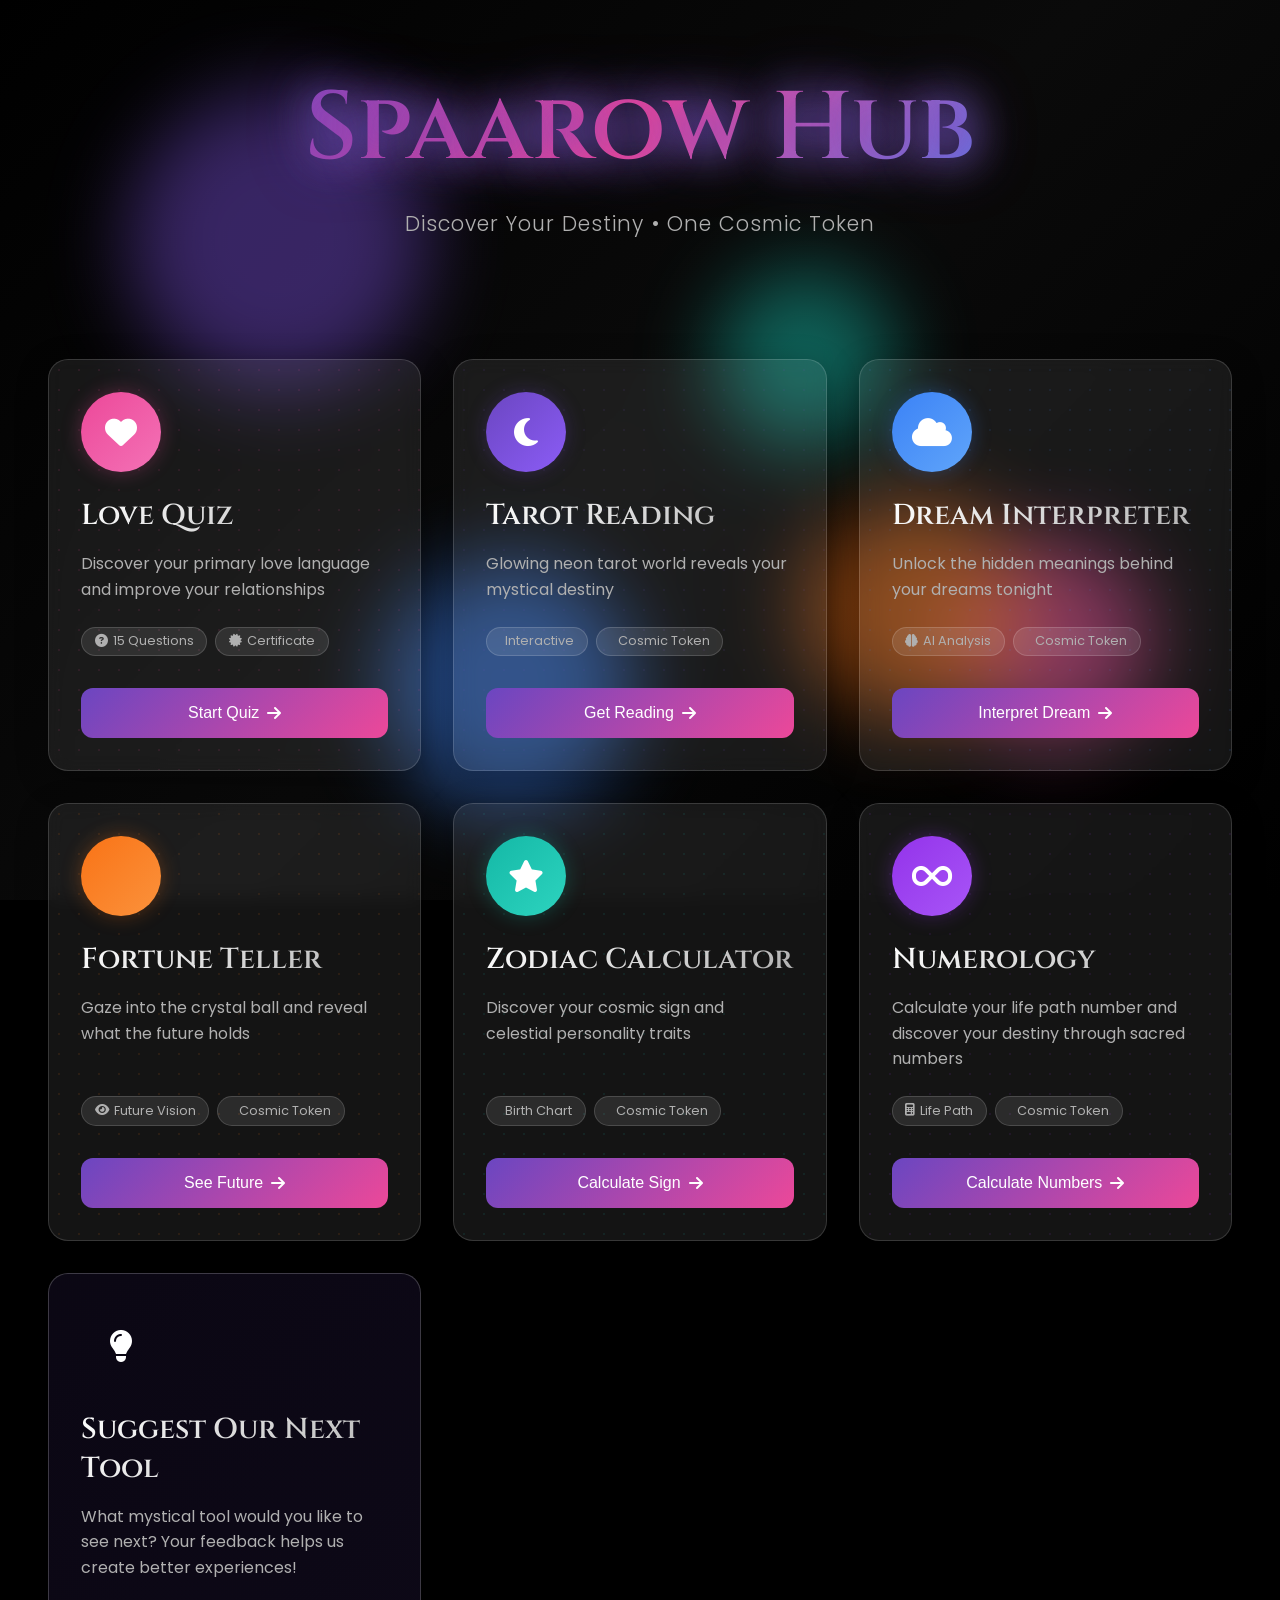
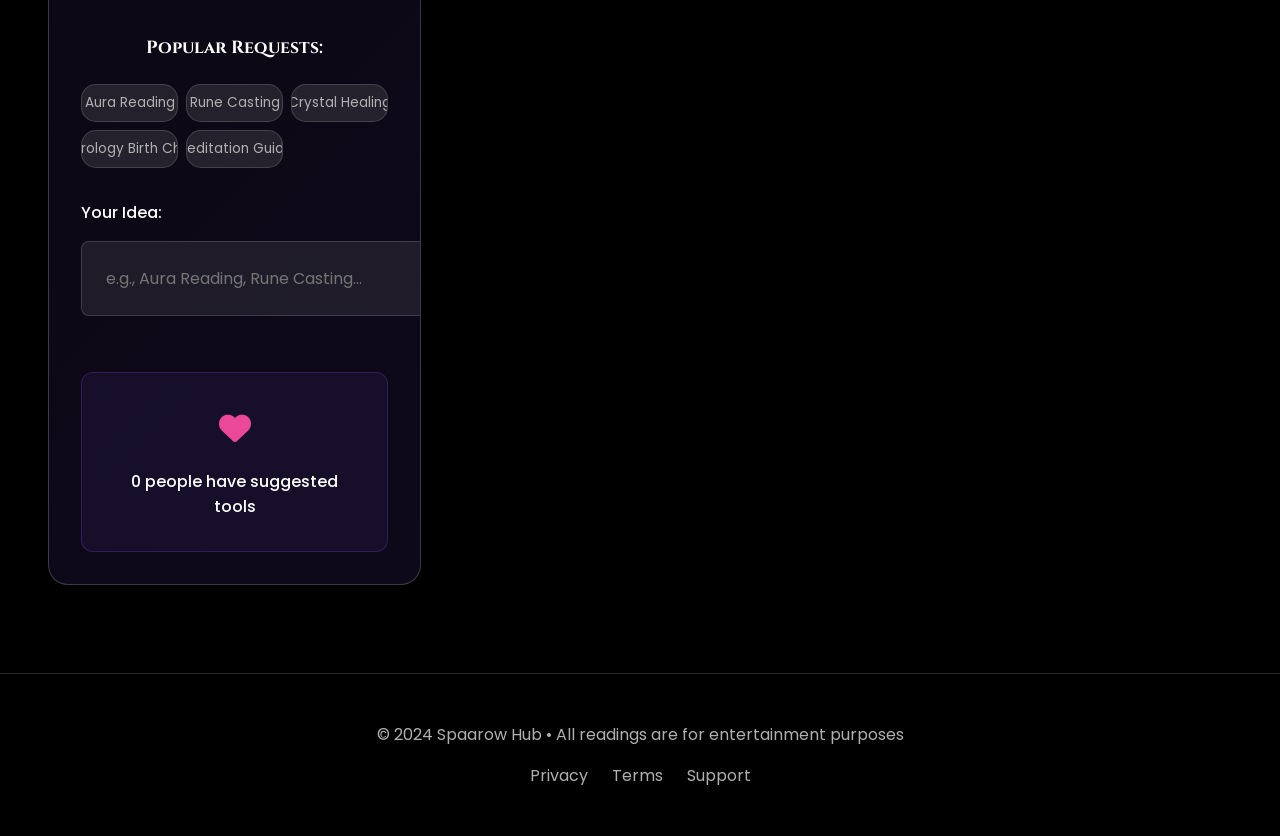
==== commit e6b797c2: "adfgugj" ====
--- a/index.html
+++ b/index.html
@@ -99,7 +99,7 @@
                     <p class="card-description">Glowing neon tarot world reveals your mystical destiny</p>
                     <div class="card-features">
                         <span class="feature-tag"><i class="fas fa-sparkles"></i> Interactive</span>
-                        <span class="feature-tag"><i class="fas fa-sparkles"></i> Cosmic Token</span>
+                        <span class="feature-tag cosmic-token"><i class="fas fa-sparkles"></i> Cosmic Token</span>
                     </div>
                     <button class="card-button" onclick="navigateToTool('mytarot')">
                         <span>Get Reading</span>
@@ -121,7 +121,7 @@
                     <p class="card-description">Unlock the hidden meanings behind your dreams tonight</p>
                     <div class="card-features">
                         <span class="feature-tag"><i class="fas fa-brain"></i> AI Analysis</span>
-                        <span class="feature-tag"><i class="fas fa-sparkles"></i> Cosmic Token</span>
+                        <span class="feature-tag cosmic-token"><i class="fas fa-sparkles"></i> Cosmic Token</span>
                     </div>
                     <button class="card-button" onclick="navigateToTool('dream-interpreter')">
                         <span>Interpret Dream</span>
@@ -143,7 +143,7 @@
                     <p class="card-description">Gaze into the crystal ball and reveal what the future holds</p>
                     <div class="card-features">
                         <span class="feature-tag"><i class="fas fa-eye"></i> Future Vision</span>
-                        <span class="feature-tag"><i class="fas fa-sparkles"></i> Cosmic Token</span>
+                        <span class="feature-tag cosmic-token"><i class="fas fa-sparkles"></i> Cosmic Token</span>
                     </div>
                     <button class="card-button" onclick="navigateToTool('fortune-teller')">
                         <span>See Future</span>
@@ -165,7 +165,7 @@
                     <p class="card-description">Discover your cosmic sign and celestial personality traits</p>
                     <div class="card-features">
                         <span class="feature-tag"><i class="fas fa-constellation"></i> Birth Chart</span>
-                        <span class="feature-tag"><i class="fas fa-sparkles"></i> Cosmic Token</span>
+                        <span class="feature-tag cosmic-token"><i class="fas fa-sparkles"></i> Cosmic Token</span>
                     </div>
                     <button class="card-button" onclick="navigateToTool('zodiac-calculator')">
                         <span>Calculate Sign</span>
@@ -187,7 +187,7 @@
                     <p class="card-description">Calculate your life path number and discover your destiny through sacred numbers</p>
                     <div class="card-features">
                         <span class="feature-tag"><i class="fas fa-calculator"></i> Life Path</span>
-                        <span class="feature-tag"><i class="fas fa-sparkles"></i> Cosmic Token</span>
+                        <span class="feature-tag cosmic-token"><i class="fas fa-sparkles"></i> Cosmic Token</span>
                     </div>
                     <button class="card-button" onclick="navigateToTool('numerology')">
                         <span>Calculate Numbers</span>
--- a/asset/css/main.css
+++ b/asset/css/main.css
@@ -515,20 +515,29 @@
 .suggestion-tags {
   display: grid;
   grid-template-columns: repeat(3, 1fr);
-  gap: var(--spacing-sm);
+  gap: var(--spacing-xs);
   justify-content: center;
-  margin-top: var(--spacing-md);
+  margin-top: var(--spacing-sm);
+  max-width: 100%;
 }
 
 .suggestion-tag {
   background: rgba(255, 255, 255, 0.1);
   border: 1px solid var(--border-color);
-  border-radius: 20px;
-  padding: var(--spacing-sm) var(--spacing-md);
+  border-radius: 15px;
+  padding: var(--spacing-xs) var(--spacing-sm);
   color: var(--text-secondary);
   cursor: pointer;
   transition: all var(--transition-fast);
-  font-size: 0.9rem;
+  font-size: 0.85rem;
+  text-align: center;
+  white-space: nowrap;
+  overflow: hidden;
+  text-overflow: ellipsis;
+  min-height: 32px;
+  display: flex;
+  align-items: center;
+  justify-content: center;
 }
 
 .suggestion-tag:hover {
@@ -736,6 +745,34 @@
   background: rgba(59, 130, 246, 0.9);
 }
 
+/* ===== RESPONSIVE SUGGESTION BOXES ===== */
+
+@media (max-width: 768px) {
+  .suggestion-tags {
+    grid-template-columns: repeat(2, 1fr);
+    gap: var(--spacing-xs);
+  }
+  
+  .suggestion-tag {
+    font-size: 0.8rem;
+    padding: var(--spacing-xs) var(--spacing-xs);
+    min-height: 28px;
+  }
+}
+
+@media (max-width: 480px) {
+  .suggestion-tags {
+    grid-template-columns: 1fr;
+    gap: var(--spacing-xs);
+  }
+  
+  .suggestion-tag {
+    font-size: 0.75rem;
+    padding: var(--spacing-xs) var(--spacing-sm);
+    min-height: 26px;
+  }
+}
+
 /* ===== COSMIC TOKEN ANIMATION ===== */
 
 .cosmic-token {
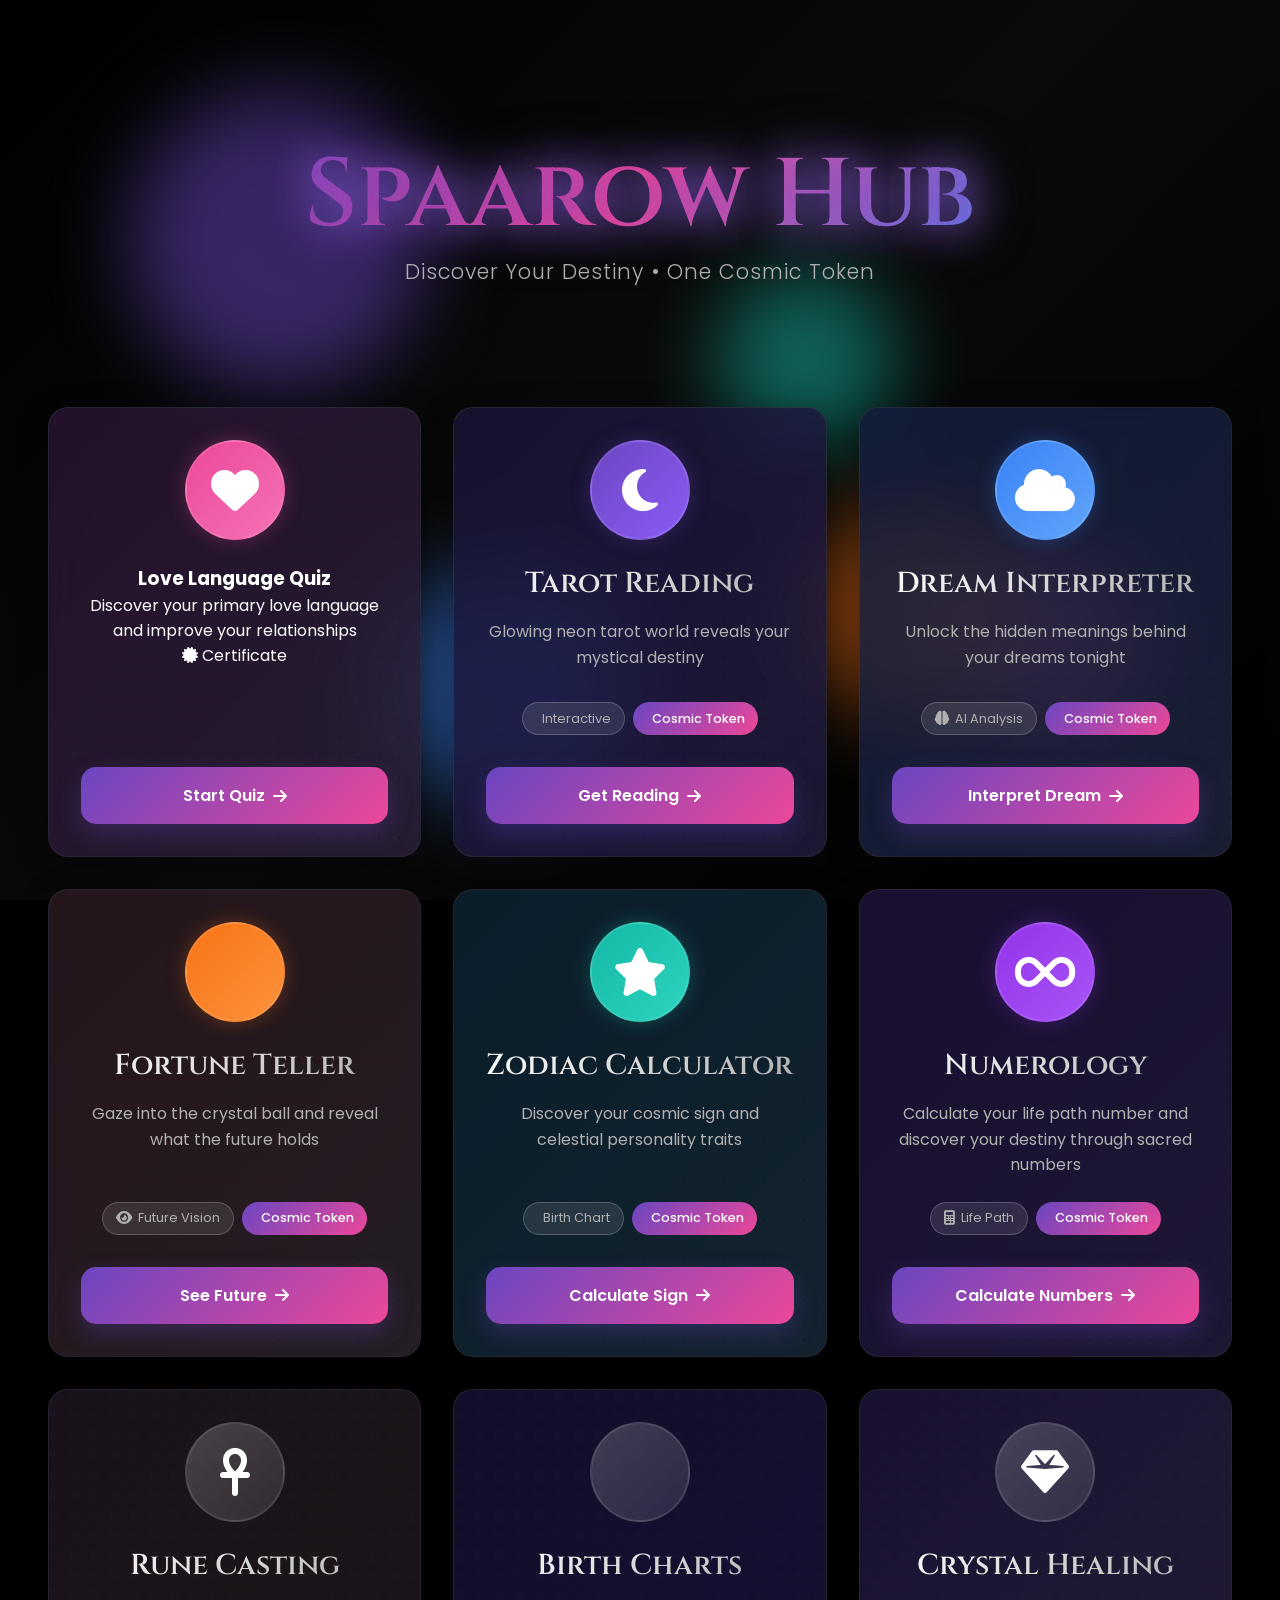
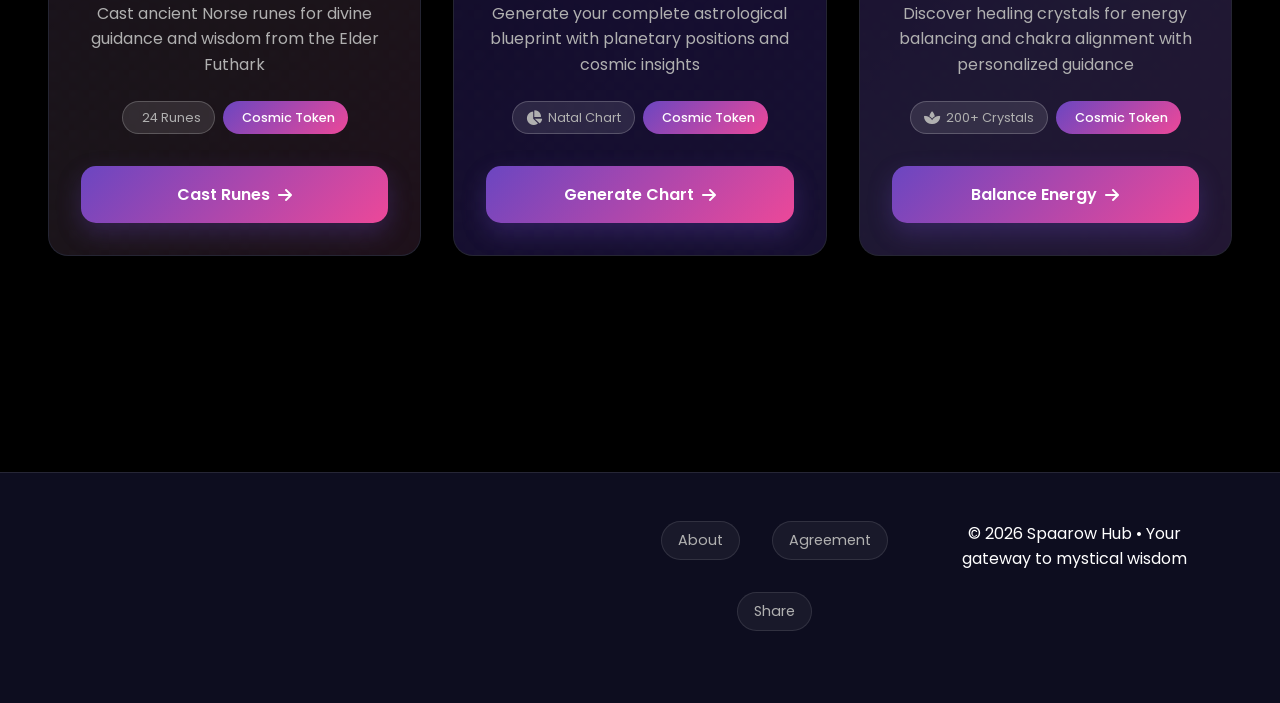
==== commit 85d4a55d: "update" ====
--- a/index.html
+++ b/index.html
@@ -1,262 +1,466 @@
-<!DOCTYPE html>
+<!doctype html>
 <html lang="en">
-<head>
-    <meta charset="UTF-8">
-    <meta name="viewport" content="width=device-width, initial-scale=1.0">
-    <title>Spaarow Hub - Mystical Tools & Divination</title>
-    <meta name="description" content="Explore your destiny with Spaarow Hub's premium mystical tools: Love Language Quiz, Tarot Reading, Dream Interpreter, Fortune Teller, Zodiac Calculator & Numerology. Professional divination readings for a single cosmic token.">
-    <meta name="keywords" content="love language quiz, tarot reading online, dream interpretation, fortune telling, zodiac sign calculator, numerology life path, mystical divination, spiritual guidance, online psychic readings, destiny prediction">
-    <meta name="author" content="Tyler Davis">
-    <meta name="robots" content="index, follow, max-image-preview:large">
-    <meta name="language" content="en">
-    <meta name="geo.region" content="US">
-    <meta name="rating" content="general">
-    <link rel="canonical" href="https://spaarowhub.great-site.net/">
-    
-    <!-- Open Graph -->
-    <meta property="og:title" content="Spaarow Hub - Premium Mystical Tools & Divination">
-    <meta property="og:description" content="Explore your destiny with Spaarow Hub's professional mystical tools: Love Language Quiz, Tarot Reading, Dream Interpreter, Fortune Teller, Zodiac Calculator & Numerology. Quality divination readings for a single cosmic token.">
-    <meta property="og:image" content="https://spaarowhub.great-site.net/asset/img/hub-og-image.jpg">
-    <meta property="og:url" content="https://spaarowhub.great-site.net">
-    <meta property="og:type" content="website">
-    <meta property="og:site_name" content="Spaarow Hub">
-    <meta property="og:locale" content="en_US">
-    
+  <head>
+    <!-- Basic Meta Information -->
+    <meta charset="UTF-8" />
+    <meta name="viewport" content="width=device-width, initial-scale=1.0" />
+    <title>
+      Spaarow Hub - Premium Mystical Tools & Divination | Tarot, Love Quiz,
+      Numerology
+    </title>
+    <meta
+      name="description"
+      content="Discover your destiny with Spaarow Hub's professional mystical divination tools. Get accurate Tarot readings, Love Language quizzes, Dream interpretations, Fortune telling, Zodiac calculations, and Numerology insights. Quality spiritual guidance for a single cosmic token."
+    />
+    <meta
+      name="keywords"
+      content="tarot reading online, love language quiz, dream interpretation, fortune telling, zodiac sign calculator, numerology life path, mystical divination, spiritual guidance, online psychic readings, destiny prediction, crystal healing, rune casting, birth chart"
+    />
+    <meta name="author" content="Tyler Davis" />
+    <meta name="robots" content="index, follow, max-image-preview:large" />
+    <meta name="language" content="en" />
+    <meta name="geo.region" content="US" />
+    <meta name="rating" content="general" />
+    <meta name="theme-color" content="#6B46C1" />
+
+    <!-- Canonical URL -->
+    <link rel="canonical" href="https://spaarowhub.great-site.net/" />
+
+    <!-- Open Graph / Social Media -->
+    <meta property="og:type" content="website" />
+    <meta
+      property="og:title"
+      content="Spaarow Hub - Premium Mystical Tools & Divination"
+    />
+    <meta
+      property="og:description"
+      content="Explore your destiny with professional mystical divination tools. Get accurate Tarot readings, Love Language quizzes, Dream interpretations and more. Quality spiritual guidance for a single cosmic token."
+    />
+    <meta property="og:url" content="https://spaarowhub.great-site.net" />
+    <meta property="og:site_name" content="Spaarow Hub" />
+    <meta property="og:locale" content="en_US" />
+    <meta
+      property="og:image"
+      content="https://spaarowhub.great-site.net/asset/img/hub-og-image.jpg"
+    />
+    <meta property="og:image:width" content="1200" />
+    <meta property="og:image:height" content="630" />
+    <meta
+      property="og:image:alt"
+      content="Spaarow Hub - Mystical Tools and Divination Platform"
+    />
+
     <!-- Twitter Card -->
-    <meta name="twitter:card" content="summary_large_image">
-    <meta name="twitter:title" content="Spaarow Hub - Premium Mystical Tools">
-    <meta name="twitter:description" content="Explore your destiny with professional mystical divination tools. Quality readings for a single cosmic token.">
-    <meta name="twitter:image" content="https://spaarowhub.great-site.net/asset/img/hub-og-image.jpg">
-    <meta name="twitter:site" content="@SpaarowHub">
-    <meta name="twitter:creator" content="@TylerDavis">
-    
-    <meta name="theme-color" content="#6B46C1">
-    <link rel="icon" type="image/x-icon" href="asset/img/favicon.ico">
-    
+    <meta name="twitter:card" content="summary_large_image" />
+    <meta name="twitter:site" content="@SpaarowHub" />
+    <meta name="twitter:creator" content="@TylerDavis" />
+    <meta name="twitter:title" content="Spaarow Hub - Premium Mystical Tools" />
+    <meta
+      name="twitter:description"
+      content="Explore your destiny with professional mystical divination tools. Quality readings for a single cosmic token."
+    />
+    <meta
+      name="twitter:image"
+      content="https://spaarowhub.great-site.net/asset/img/hub-og-image.jpg"
+    />
+
+    <!-- Performance & SEO -->
+    <link rel="dns-prefetch" href="//fonts.googleapis.com" />
+    <link rel="dns-prefetch" href="//cdnjs.cloudflare.com" />
+    <link rel="preconnect" href="https://fonts.googleapis.com" crossorigin />
+    <link rel="preconnect" href="https://fonts.gstatic.com" crossorigin />
+
+    <!-- Favicon and Icons -->
+    <link rel="icon" type="image/x-icon" href="asset/img/favicon.ico" />
+    <link
+      rel="icon"
+      type="image/png"
+      sizes="32x32"
+      href="asset/img/generated-icon.png"
+    />
+    <link
+      rel="icon"
+      type="image/png"
+      sizes="16x16"
+      href="asset/img/generated-icon.png"
+    />
+    <link rel="apple-touch-icon" href="asset/img/generated-icon.png" />
+
+    <!-- Structured Data - Organization -->
+    <script type="application/ld+json">
+      {
+        "@context": "https://schema.org",
+        "@type": "Organization",
+        "name": "Spaarow Hub",
+        "url": "https://spaarowhub.great-site.net",
+        "logo": "https://spaarowhub.great-site.net/asset/img/logo.png",
+        "description": "Premium mystical tools and divination platform offering Tarot readings, Love Language quizzes, Dream interpretations, and spiritual guidance.",
+        "contactPoint": {
+          "@type": "ContactPoint",
+          "contactType": "customer service"
+        },
+        "sameAs": ["https://twitter.com/SpaarowHub"]
+      }
+    </script>
+
+    <!-- Structured Data - WebSite -->
+    <script type="application/ld+json">
+      {
+        "@context": "https://schema.org",
+        "@type": "WebSite",
+        "name": "Spaarow Hub",
+        "url": "https://spaarowhub.great-site.net",
+        "description": "Professional mystical divination tools including Tarot reading, Love Language quiz, Dream interpretation, Fortune telling, Zodiac calculator, and Numerology.",
+        "potentialAction": {
+          "@type": "SearchAction",
+          "target": "https://spaarowhub.great-site.net/search?q={search_term_string}",
+          "query-input": "required name=search_term_string"
+        }
+      }
+    </script>
+
     <!-- Fonts -->
-    <link href="https://fonts.googleapis.com/css2?family=Poppins:wght@300;400;500;600;700&family=Cinzel:wght@400;600&display=swap" rel="stylesheet">
-    <link href="https://cdnjs.cloudflare.com/ajax/libs/font-awesome/6.4.0/css/all.min.css" rel="stylesheet">
-    
+    <link
+      href="https://fonts.googleapis.com/css2?family=Poppins:wght@300;400;500;600;700&family=Cinzel:wght@400;600&display=swap"
+      rel="stylesheet"
+    />
+    <link
+      href="https://cdnjs.cloudflare.com/ajax/libs/font-awesome/6.4.0/css/all.min.css"
+      rel="stylesheet"
+    />
+
     <!-- CSS -->
-    <link rel="stylesheet" href="asset/css/main.css">
-</head>
-
-<body>
+    <link rel="stylesheet" href="asset/css/main.css" />
+    <link rel="stylesheet" href="asset/css/hub.css" />
+    <link rel="stylesheet" href="asset/css/slideshow.css" />
+
+    <!-- Service Worker for PWA -->
+    <link rel="manifest" href="manifest.json" />
+  </head>
+
+  <body>
     <!-- Background Animation -->
     <div class="bg-animation">
-        <div class="floating-orb orb-1"></div>
-        <div class="floating-orb orb-2"></div>
-        <div class="floating-orb orb-3"></div>
-        <div class="floating-orb orb-4"></div>
-        <div class="floating-orb orb-5"></div>
+      <div class="floating-orb orb-1"></div>
+      <div class="floating-orb orb-2"></div>
+      <div class="floating-orb orb-3"></div>
+      <div class="floating-orb orb-4"></div>
+      <div class="floating-orb orb-5"></div>
     </div>
 
     <!-- Header -->
     <header class="header">
-        <div class="header-content">
-            <h1 class="main-title">
-                <span class="title-mystical" style="text-align: center;">Spaarow Hub</span>
-            </h1>
-            <p class="subtitle">Discover Your Destiny • One Cosmic Token</p>
-        </div>
+      <div class="header-content">
+        <h1 class="main-title">
+          <span class="title-mystical" style="text-align: center"
+            >Spaarow Hub</span
+          >
+        </h1>
+        <p class="subtitle">Discover Your Destiny • One Cosmic Token</p>
+      </div>
     </header>
 
     <!-- Main Content -->
     <main class="main-content">
-        <div class="tools-grid" id="toolsGrid">
-            <!-- Love Quiz Card -->
-            <div class="tool-card" data-tool="lovequiz" data-theme="love">
-                <div class="card-background">
-                    <div class="card-pattern"></div>
-                </div>
-                <div class="card-content">
-                    <div class="card-icon">
-                        <i class="fas fa-heart"></i>
-                    </div>
-                    <h3 class="card-title">Love Quiz</h3>
-                    <p class="card-description">Discover your primary love language and improve your relationships</p>
-                    <div class="card-features">
-                        <span class="feature-tag"><i class="fas fa-question-circle"></i> 15 Questions</span>
-                        <span class="feature-tag"><i class="fas fa-certificate"></i> Certificate</span>
-                    </div>
-                    <button class="card-button" onclick="navigateToTool('lovequiz')">
-                        <span>Start Quiz</span>
-                        <i class="fas fa-arrow-right"></i>
-                    </button>
-                </div>
-            </div>
-
-            <!-- Tarot Reading Card -->
-            <div class="tool-card" data-tool="mytarot" data-theme="tarot">
-                <div class="card-background">
-                    <div class="card-pattern"></div>
-                </div>
-                <div class="card-content">
-                    <div class="card-icon">
-                        <i class="fas fa-moon"></i>
-                    </div>
-                    <h3 class="card-title">Tarot Reading</h3>
-                    <p class="card-description">Glowing neon tarot world reveals your mystical destiny</p>
-                    <div class="card-features">
-                        <span class="feature-tag"><i class="fas fa-sparkles"></i> Interactive</span>
-                        <span class="feature-tag cosmic-token"><i class="fas fa-sparkles"></i> Cosmic Token</span>
-                    </div>
-                    <button class="card-button" onclick="navigateToTool('mytarot')">
-                        <span>Get Reading</span>
-                        <i class="fas fa-arrow-right"></i>
-                    </button>
-                </div>
-            </div>
-
-            <!-- Dream Interpreter Card -->
-            <div class="tool-card" data-tool="dream-interpreter" data-theme="dream">
-                <div class="card-background">
-                    <div class="card-pattern"></div>
-                </div>
-                <div class="card-content">
-                    <div class="card-icon">
-                        <i class="fas fa-cloud"></i>
-                    </div>
-                    <h3 class="card-title">Dream Interpreter</h3>
-                    <p class="card-description">Unlock the hidden meanings behind your dreams tonight</p>
-                    <div class="card-features">
-                        <span class="feature-tag"><i class="fas fa-brain"></i> AI Analysis</span>
-                        <span class="feature-tag cosmic-token"><i class="fas fa-sparkles"></i> Cosmic Token</span>
-                    </div>
-                    <button class="card-button" onclick="navigateToTool('dream-interpreter')">
-                        <span>Interpret Dream</span>
-                        <i class="fas fa-arrow-right"></i>
-                    </button>
-                </div>
-            </div>
-
-            <!-- Fortune Teller Card -->
-            <div class="tool-card" data-tool="fortune-teller" data-theme="fortune">
-                <div class="card-background">
-                    <div class="card-pattern"></div>
-                </div>
-                <div class="card-content">
-                    <div class="card-icon">
-                        <i class="fas fa-crystal-ball"></i>
-                    </div>
-                    <h3 class="card-title">Fortune Teller</h3>
-                    <p class="card-description">Gaze into the crystal ball and reveal what the future holds</p>
-                    <div class="card-features">
-                        <span class="feature-tag"><i class="fas fa-eye"></i> Future Vision</span>
-                        <span class="feature-tag cosmic-token"><i class="fas fa-sparkles"></i> Cosmic Token</span>
-                    </div>
-                    <button class="card-button" onclick="navigateToTool('fortune-teller')">
-                        <span>See Future</span>
-                        <i class="fas fa-arrow-right"></i>
-                    </button>
-                </div>
-            </div>
-
-            <!-- Zodiac Calculator Card -->
-            <div class="tool-card" data-tool="zodiac-calculator" data-theme="zodiac">
-                <div class="card-background">
-                    <div class="card-pattern"></div>
-                </div>
-                <div class="card-content">
-                    <div class="card-icon">
-                        <i class="fas fa-star"></i>
-                    </div>
-                    <h3 class="card-title">Zodiac Calculator</h3>
-                    <p class="card-description">Discover your cosmic sign and celestial personality traits</p>
-                    <div class="card-features">
-                        <span class="feature-tag"><i class="fas fa-constellation"></i> Birth Chart</span>
-                        <span class="feature-tag cosmic-token"><i class="fas fa-sparkles"></i> Cosmic Token</span>
-                    </div>
-                    <button class="card-button" onclick="navigateToTool('zodiac-calculator')">
-                        <span>Calculate Sign</span>
-                        <i class="fas fa-arrow-right"></i>
-                    </button>
-                </div>
-            </div>
-
-            <!-- Numerology Calculator Card -->
-            <div class="tool-card" data-tool="numerology" data-theme="numerology">
-                <div class="card-background">
-                    <div class="card-pattern"></div>
-                </div>
-                <div class="card-content">
-                    <div class="card-icon">
-                        <i class="fas fa-infinity"></i>
-                    </div>
-                    <h3 class="card-title">Numerology</h3>
-                    <p class="card-description">Calculate your life path number and discover your destiny through sacred numbers</p>
-                    <div class="card-features">
-                        <span class="feature-tag"><i class="fas fa-calculator"></i> Life Path</span>
-                        <span class="feature-tag cosmic-token"><i class="fas fa-sparkles"></i> Cosmic Token</span>
-                    </div>
-                    <button class="card-button" onclick="navigateToTool('numerology')">
-                        <span>Calculate Numbers</span>
-                        <i class="fas fa-arrow-right"></i>
-                    </button>
-                </div>
-            </div>
-
-            <!-- Suggest New Tool Card -->
-            <div class="tool-card suggest-tool" data-tool="suggest-tool">
-                <div class="card-background">
-                    <div class="card-pattern"></div>
-                </div>
-                <div class="card-content">
-                    <div class="card-icon">
-                        <i class="fas fa-lightbulb"></i>
-                    </div>
-                    <h3 class="card-title">Suggest Our Next Tool</h3>
-                    <p class="card-description">What mystical tool would you like to see next? Your feedback helps us create better experiences!</p>
-                    
-                    <div class="popular-suggestions">
-                        <h4>Popular Requests:</h4>
-                        <div class="suggestion-tags">
-                            <span class="suggestion-tag" onclick="addSuggestion('Aura Reading')">Aura Reading</span>
-                            <span class="suggestion-tag" onclick="addSuggestion('Rune Casting')">Rune Casting</span>
-                            <span class="suggestion-tag" onclick="addSuggestion('Crystal Healing')">Crystal Healing</span>
-                            <span class="suggestion-tag" onclick="addSuggestion('Astrology Birth Chart')">Astrology Birth Chart</span>
-                            <span class="suggestion-tag" onclick="addSuggestion('Meditation Guide')">Meditation Guide</span>
-                        </div>
-                    </div>
-                    
-                    <div class="suggestion-form">
-                        <div class="form-group">
-                            <label for="tool-suggestion">Your Idea:</label>
-                            <div class="input-group">
-                                <input type="text" id="tool-suggestion" placeholder="e.g., Aura Reading, Rune Casting..." maxlength="100">
-                                <button class="suggest-btn" onclick="submitSuggestion()">
-                                    <i class="fas fa-paper-plane"></i>
-                                </button>
-                            </div>
-                        </div>
-                    </div>
-                    
-                    <div class="suggestion-status" id="suggestion-status">
-                        <div class="status-icon">
-                            <i class="fas fa-heart"></i>
-                        </div>
-                        <div class="status-text">
-                            <span id="vote-count">0</span> people have suggested tools
-                        </div>
-                    </div>
-                </div>
-            </div>
-        </div>
+      <div class="tools-grid" id="toolsGrid">
+        <!-- Love Language Quiz Card -->
+        <div class="tool-card" data-tool="love-language-quiz" data-theme="love">
+          <div class="card-background">
+            <div class="card-pattern"></div>
+          </div>
+          <div class="card-content">
+            <div class="card-icon">
+              <i class="fas fa-heart"></i>
+            </div>
+            <h3>Love Language Quiz</h3>
+            <p>
+              Discover your primary love language and improve your relationships
+            </p>
+            <div class="card-features">
+              <span><i class="fas fa-certificate"></i> Certificate</span>
+            </div>
+            <button
+              class="card-button"
+              onclick="navigateToTool('love-language-quiz')"
+            >
+              <span>Start Quiz</span>
+              <i class="fas fa-arrow-right"></i>
+            </button>
+          </div>
+        </div>
+
+        <!-- Tarot Reading Card -->
+        <div class="tool-card" data-tool="tarot-reading" data-theme="tarot">
+          <div class="card-background">
+            <div class="card-pattern"></div>
+          </div>
+          <div class="card-content">
+            <div class="card-icon">
+              <i class="fas fa-moon"></i>
+            </div>
+            <h3 class="card-title">Tarot Reading</h3>
+            <p class="card-description">
+              Glowing neon tarot world reveals your mystical destiny
+            </p>
+            <div class="card-features">
+              <span class="feature-tag"
+                ><i class="fas fa-sparkles"></i> Interactive</span
+              >
+              <span class="feature-tag cosmic-token"
+                ><i class="fas fa-sparkles"></i> Cosmic Token</span
+              >
+            </div>
+            <button
+              class="card-button"
+              onclick="navigateToTool('tarot-reading')"
+            >
+              <span>Get Reading</span>
+              <i class="fas fa-arrow-right"></i>
+            </button>
+          </div>
+        </div>
+
+        <!-- Dream Interpreter Card -->
+        <div class="tool-card" data-tool="dream-interpreter" data-theme="dream">
+          <div class="card-background">
+            <div class="card-pattern"></div>
+          </div>
+          <div class="card-content">
+            <div class="card-icon">
+              <i class="fas fa-cloud"></i>
+            </div>
+            <h3 class="card-title">Dream Interpreter</h3>
+            <p class="card-description">
+              Unlock the hidden meanings behind your dreams tonight
+            </p>
+            <div class="card-features">
+              <span class="feature-tag"
+                ><i class="fas fa-brain"></i> AI Analysis</span
+              >
+              <span class="feature-tag cosmic-token"
+                ><i class="fas fa-sparkles"></i> Cosmic Token</span
+              >
+            </div>
+            <button
+              class="card-button"
+              onclick="navigateToTool('dream-interpreter')"
+            >
+              <span>Interpret Dream</span>
+              <i class="fas fa-arrow-right"></i>
+            </button>
+          </div>
+        </div>
+
+        <!-- Fortune Teller Card -->
+        <div class="tool-card" data-tool="fortune-teller" data-theme="fortune">
+          <div class="card-background">
+            <div class="card-pattern"></div>
+          </div>
+          <div class="card-content">
+            <div class="card-icon">
+              <i class="fas fa-crystal-ball"></i>
+            </div>
+            <h3 class="card-title">Fortune Teller</h3>
+            <p class="card-description">
+              Gaze into the crystal ball and reveal what the future holds
+            </p>
+            <div class="card-features">
+              <span class="feature-tag"
+                ><i class="fas fa-eye"></i> Future Vision</span
+              >
+              <span class="feature-tag cosmic-token"
+                ><i class="fas fa-sparkles"></i> Cosmic Token</span
+              >
+            </div>
+            <button
+              class="card-button"
+              onclick="navigateToTool('fortune-teller')"
+            >
+              <span>See Future</span>
+              <i class="fas fa-arrow-right"></i>
+            </button>
+          </div>
+        </div>
+
+        <!-- Zodiac Calculator Card -->
+        <div
+          class="tool-card"
+          data-tool="zodiac-calculator"
+          data-theme="zodiac"
+        >
+          <div class="card-background">
+            <div class="card-pattern"></div>
+          </div>
+          <div class="card-content">
+            <div class="card-icon">
+              <i class="fas fa-star"></i>
+            </div>
+            <h3 class="card-title">Zodiac Calculator</h3>
+            <p class="card-description">
+              Discover your cosmic sign and celestial personality traits
+            </p>
+            <div class="card-features">
+              <span class="feature-tag"
+                ><i class="fas fa-constellation"></i> Birth Chart</span
+              >
+              <span class="feature-tag cosmic-token"
+                ><i class="fas fa-sparkles"></i> Cosmic Token</span
+              >
+            </div>
+            <button
+              class="card-button"
+              onclick="navigateToTool('zodiac-calculator')"
+            >
+              <span>Calculate Sign</span>
+              <i class="fas fa-arrow-right"></i>
+            </button>
+          </div>
+        </div>
+
+        <!-- Numerology Calculator Card -->
+        <div class="tool-card" data-tool="numerology" data-theme="numerology">
+          <div class="card-background">
+            <div class="card-pattern"></div>
+          </div>
+          <div class="card-content">
+            <div class="card-icon">
+              <i class="fas fa-infinity"></i>
+            </div>
+            <h3 class="card-title">Numerology</h3>
+            <p class="card-description">
+              Calculate your life path number and discover your destiny through
+              sacred numbers
+            </p>
+            <div class="card-features">
+              <span class="feature-tag"
+                ><i class="fas fa-calculator"></i> Life Path</span
+              >
+              <span class="feature-tag cosmic-token"
+                ><i class="fas fa-sparkles"></i> Cosmic Token</span
+              >
+            </div>
+            <button class="card-button" onclick="navigateToTool('numerology')">
+              <span>Calculate Numbers</span>
+              <i class="fas fa-arrow-right"></i>
+            </button>
+          </div>
+        </div>
+
+        <!-- Rune Casting Card -->
+        <div class="tool-card" data-tool="rune-casting" data-theme="rune">
+          <div class="card-background">
+            <div class="card-pattern"></div>
+          </div>
+          <div class="card-content">
+            <div class="card-icon">
+              <i class="fas fa-ankh"></i>
+            </div>
+            <h3 class="card-title">Rune Casting</h3>
+            <p class="card-description">
+              Cast ancient Norse runes for divine guidance and wisdom from the
+              Elder Futhark
+            </p>
+            <div class="card-features">
+              <span class="feature-tag"
+                ><i class="fas fa-stone"></i> 24 Runes</span
+              >
+              <span class="feature-tag cosmic-token"
+                ><i class="fas fa-sparkles"></i> Cosmic Token</span
+              >
+            </div>
+            <button
+              class="card-button"
+              onclick="navigateToTool('rune-casting')"
+            >
+              <span>Cast Runes</span>
+              <i class="fas fa-arrow-right"></i>
+            </button>
+          </div>
+        </div>
+
+        <!-- Birth Charts Card -->
+        <div class="tool-card" data-tool="birth-charts" data-theme="astrology">
+          <div class="card-background">
+            <div class="card-pattern"></div>
+          </div>
+          <div class="card-content">
+            <div class="card-icon">
+              <i class="fas fa-star-christmas"></i>
+            </div>
+            <h3 class="card-title">Birth Charts</h3>
+            <p class="card-description">
+              Generate your complete astrological blueprint with planetary
+              positions and cosmic insights
+            </p>
+            <div class="card-features">
+              <span class="feature-tag"
+                ><i class="fas fa-chart-pie"></i> Natal Chart</span
+              >
+              <span class="feature-tag cosmic-token"
+                ><i class="fas fa-sparkles"></i> Cosmic Token</span
+              >
+            </div>
+            <button
+              class="card-button"
+              onclick="navigateToTool('birth-charts')"
+            >
+              <span>Generate Chart</span>
+              <i class="fas fa-arrow-right"></i>
+            </button>
+          </div>
+        </div>
+
+        <!-- Crystal Healing Card -->
+        <div class="tool-card" data-tool="crystal-healing" data-theme="crystal">
+          <div class="card-background">
+            <div class="card-pattern"></div>
+          </div>
+          <div class="card-content">
+            <div class="card-icon">
+              <i class="fas fa-gem"></i>
+            </div>
+            <h3 class="card-title">Crystal Healing</h3>
+            <p class="card-description">
+              Discover healing crystals for energy balancing and chakra
+              alignment with personalized guidance
+            </p>
+            <div class="card-features">
+              <span class="feature-tag"
+                ><i class="fas fa-spa"></i> 200+ Crystals</span
+              >
+              <span class="feature-tag cosmic-token"
+                ><i class="fas fa-sparkles"></i> Cosmic Token</span
+              >
+            </div>
+            <button
+              class="card-button"
+              onclick="navigateToTool('crystal-healing')"
+            >
+              <span>Balance Energy</span>
+              <i class="fas fa-arrow-right"></i>
+            </button>
+          </div>
+        </div>
+      </div>
     </main>
 
     <!-- Footer -->
     <footer class="footer">
-        <div class="footer-content">
-            <p>&copy; 2024 Spaarow Hub • All readings are for entertainment purposes</p>
-            <div class="footer-links">
-                <a href="#" onclick="showPrivacy()">Privacy</a>
-                <a href="#" onclick="showTerms()">Terms</a>
-                <a href="#" onclick="showSupport()">Support</a>
-            </div>
-        </div>
+      <div class="footer-content">
+        <div id="generalSlideshow" data-slideshow="tarot"></div>
+        <div class="footer-links">
+          <a href="asset/pages/about.html" class="footer-link">About</a>
+          <a href="asset/pages/agreement.html" class="footer-link">Agreement</a>
+          <a href="asset/pages/share.html" class="footer-link">Share</a>
+        </div>
+        <p>&copy; 2026 Spaarow Hub • Your gateway to mystical wisdom</p>
+      </div>
     </footer>
 
     <!-- JavaScript -->
+    <script src="asset/js/navigation.js"></script>
+    <script src="asset/js/image-slideshow.js"></script>
     <script src="asset/js/main.js"></script>
-</body>
+    <script src="asset/js/hub.js"></script>
+  </body>
 </html>
--- a/asset/css/main.css
+++ b/asset/css/main.css
@@ -6,6 +6,11 @@
   --primary-blue: #3B82F6;
   --primary-teal: #14B8A6;
   --primary-orange: #F97316;
+  
+  /* Performance Variables */
+  --transition-fast: 0.2s ease;
+  --transition-normal: 0.3s ease;
+  --transition-slow: 0.5s ease;
   
   /* Tool-Specific Colors */
   --love-primary: #EC4899;
@@ -577,38 +582,50 @@
 
 /* ===== FOOTER ===== */
 .footer {
+  background: rgba(0, 0, 0, 0.3);
+  backdrop-filter: blur(10px);
+  border-top: 1px solid var(--border-color);
+  padding: var(--spacing-xl) 0;
+  margin-top: var(--spacing-xl);
+}
+
+.footer-content {
+  max-width: 1200px;
+  margin: 0 auto;
+  padding: 0 var(--spacing-lg);
   text-align: center;
-  padding: var(--spacing-xl) var(--spacing-md);
-  border-top: 1px solid var(--border-color);
-  background: rgba(0, 0, 0, 0.5);
-  backdrop-filter: blur(10px);
-}
-
-.footer-content {
-  max-width: 800px;
-  margin: 0 auto;
-}
-
-.footer-content p {
-  color: var(--text-secondary);
-  margin-bottom: var(--spacing-sm);
 }
 
 .footer-links {
   display: flex;
   justify-content: center;
-  gap: var(--spacing-md);
-}
-
-.footer-links a {
+  gap: var(--spacing-lg);
+  margin-bottom: var(--spacing-md);
+  flex-wrap: wrap;
+}
+
+.footer-link {
   color: var(--text-secondary);
   text-decoration: none;
-  transition: color var(--transition-fast);
-}
-
-.footer-links a:hover {
-  color: var(--primary-purple);
-  text-shadow: 0 0 10px rgba(107, 70, 193, 0.6);
+  font-size: 0.9rem;
+  padding: var(--spacing-xs) var(--spacing-sm);
+  border-radius: 20px;
+  background: rgba(255, 255, 255, 0.05);
+  border: 1px solid rgba(255, 255, 255, 0.1);
+  transition: all var(--transition-normal);
+}
+
+.footer-link:hover {
+  color: var(--text-primary);
+  background: rgba(107, 70, 193, 0.1);
+  border-color: var(--primary-purple);
+  transform: translateY(-2px);
+}
+
+.footer-link.active {
+  color: var(--text-primary);
+  background: rgba(107, 70, 193, 0.2);
+  border-color: var(--primary-purple);
 }
 
 /* ===== RESPONSIVE DESIGN ===== */
@@ -773,6 +790,81 @@
   }
 }
 
+/* ===== PERFORMANCE OPTIMIZATIONS ===== */
+
+/* Smooth scrolling */
+html {
+  scroll-behavior: smooth;
+  scroll-padding-top: 80px;
+}
+
+/* Lazy loading images */
+.lazy-load {
+  opacity: 0;
+  transition: opacity var(--transition-normal);
+}
+
+.lazy-load.loaded {
+  opacity: 1;
+}
+
+/* Reduce motion for users who prefer it */
+@media (prefers-reduced-motion: reduce) {
+  *,
+  *::before,
+  *::after {
+    animation-duration: 0.01ms !important;
+    animation-iteration-count: 1 !important;
+    transition-duration: 0.01ms !important;
+  }
+  
+  html {
+    scroll-behavior: auto;
+  }
+}
+
+/* Optimize animations for performance */
+@media (prefers-reduced-data: reduce) {
+  .floating-orb,
+  .dream-bubble,
+  .heart-float,
+  .tarot-card-float,
+  .star,
+  .number-float,
+  .particle {
+    animation: none !important;
+  }
+}
+
+/* GPU acceleration for smooth animations */
+.gpu-accelerated {
+  transform: translateZ(0);
+  backface-visibility: hidden;
+  perspective: 1000px;
+}
+
+/* Loading states */
+.loading {
+  position: relative;
+  overflow: hidden;
+}
+
+.loading::after {
+  content: '';
+  position: absolute;
+  top: 0;
+  left: -100%;
+  width: 100%;
+  height: 100%;
+  background: linear-gradient(90deg, transparent, rgba(255,255,255,0.1), transparent);
+  animation: loading-shimmer 1.5s infinite;
+}
+
+@keyframes loading-shimmer {
+  0% { left: -100%; }
+  100% { left: 100%; }
+}
+
 /* ===== COSMIC TOKEN ANIMATION ===== */
 
 .cosmic-token {
--- a/asset/css/hub.css
+++ b/asset/css/hub.css
@@ -0,0 +1,537 @@
+/* ===== SPAAROW HUB - ENHANCED DESIGN ===== */
+
+/* ===== CSS VARIABLES ===== */
+:root {
+  /* Tool-Specific Background Colors */
+  --love-bg: linear-gradient(135deg, #EC4899, #F472B6, #F9A8D4);
+  --tarot-bg: linear-gradient(135deg, #6B46C1, #8B5CF6, #A78BFA);
+  --dream-bg: linear-gradient(135deg, #3B82F6, #60A5FA, #93C5FD);
+  --fortune-bg: linear-gradient(135deg, #F97316, #FB923C, #FDBA74);
+  --zodiac-bg: linear-gradient(135deg, #14B8A6, #2DD4BF, #5EEAD4);
+  --numerology-bg: linear-gradient(135deg, #9333EA, #A855F7, #C084FC);
+  --rune-bg: linear-gradient(135deg, #8B4513, #A16207, #C2410C);
+  --astrology-bg: linear-gradient(135deg, #4C1D95, #6D28D9, #7C3AED);
+  --crystal-bg: linear-gradient(135deg, #9333EA, #C084FC, #E879F9);
+  
+  /* Animation Variables */
+  --particle-speed: 20s;
+  --glow-intensity: 0.6;
+  --hover-scale: 1.05;
+}
+
+/* ===== COSMIC BACKGROUND ===== */
+.cosmic-background {
+  position: fixed;
+  top: 0;
+  left: 0;
+  width: 100%;
+  height: 100%;
+  background: radial-gradient(ellipse at center, #1a1a2e 0%, #0f0f1e 50%, #050510 100%);
+  z-index: -2;
+  overflow: hidden;
+}
+
+.particle-container {
+  position: absolute;
+  width: 100%;
+  height: 100%;
+  pointer-events: none;
+}
+
+/* ===== HERO SECTION ===== */
+.hero-section {
+  min-height: 60vh;
+  display: flex;
+  align-items: center;
+  justify-content: center;
+  text-align: center;
+  position: relative;
+  z-index: 1;
+  margin-bottom: 4rem;
+}
+
+.hero-content {
+  max-width: 800px;
+  padding: 2rem;
+}
+
+.main-title {
+  font-family: var(--font-mystical);
+  font-size: clamp(3rem, 8vw, 6rem);
+  font-weight: 600;
+  margin-bottom: 1rem;
+  line-height: 1.1;
+  display: flex;
+  flex-direction: column;
+  align-items: center;
+}
+
+.title-word {
+  display: block;
+  background: linear-gradient(135deg, #6B46C1, #EC4899, #F97316);
+  -webkit-background-clip: text;
+  -webkit-text-fill-color: transparent;
+  background-clip: text;
+  animation: titleGlow 3s ease-in-out infinite alternate;
+}
+
+.title-word-1 {
+  margin-bottom: 0.2rem;
+  font-size: 1.1em;
+}
+
+.title-word-2 {
+  font-size: 0.9em;
+}
+
+@keyframes titleGlow {
+  0% { filter: brightness(1) drop-shadow(0 0 20px rgba(107, 70, 193, 0.5)); }
+  50% { filter: brightness(1.2) drop-shadow(0 0 30px rgba(236, 72, 153, 0.7)); }
+  100% { filter: brightness(1) drop-shadow(0 0 20px rgba(249, 115, 22, 0.5)); }
+}
+
+.hero-subtitle {
+  font-family: var(--font-primary);
+  font-size: 1.5rem;
+  color: var(--text-secondary);
+  margin-bottom: 2rem;
+  font-weight: 300;
+  letter-spacing: 0.05em;
+}
+
+/* ===== TOOLS GRID ===== */
+.tools-container {
+  max-width: 1400px;
+  margin: 0 auto;
+  padding: 2rem;
+}
+
+.section-header {
+  text-align: center;
+  margin-bottom: 3rem;
+}
+
+.section-title {
+  font-family: var(--font-mystical);
+  font-size: 2.5rem;
+  color: var(--text-primary);
+  margin-bottom: 1rem;
+  display: flex;
+  align-items: center;
+  justify-content: center;
+  gap: 1rem;
+}
+
+.section-subtitle {
+  color: var(--text-secondary);
+  font-size: 1.1rem;
+  font-family: var(--font-primary);
+}
+
+.tools-grid {
+  display: grid;
+  grid-template-columns: repeat(auto-fit, minmax(350px, 1fr));
+  gap: 2rem;
+  margin-bottom: 4rem;
+}
+
+/* ===== ENHANCED TOOL CARDS ===== */
+.tool-card {
+  position: relative;
+  background: rgba(15, 15, 35, 0.8);
+  backdrop-filter: blur(20px);
+  border: 1px solid rgba(255, 255, 255, 0.1);
+  border-radius: 20px;
+  overflow: hidden;
+  transition: all var(--transition-normal);
+  cursor: pointer;
+  min-height: 450px;
+  display: flex;
+  flex-direction: column;
+}
+
+.card-background {
+  position: absolute;
+  top: 0;
+  left: 0;
+  width: 100%;
+  height: 100%;
+  opacity: 0.1;
+  transition: all var(--transition-normal);
+  pointer-events: none;
+}
+
+.card-pattern {
+  position: absolute;
+  top: 0;
+  left: 0;
+  width: 100%;
+  height: 100%;
+  background-image: 
+    radial-gradient(circle at 20% 20%, rgba(255,255,255,0.1) 0%, transparent 50%),
+    radial-gradient(circle at 80% 80%, rgba(255,255,255,0.05) 0%, transparent 50%);
+  animation: patternFloat 10s ease-in-out infinite;
+}
+
+.card-glow {
+  position: absolute;
+  top: -50%;
+  left: -50%;
+  width: 200%;
+  height: 200%;
+  background: radial-gradient(circle, transparent 30%, rgba(255,255,255,0.05) 70%, transparent 100%);
+  opacity: 0;
+  transition: all var(--transition-normal);
+  pointer-events: none;
+}
+
+@keyframes patternFloat {
+  0%, 100% { transform: translate(0, 0) rotate(0deg); }
+  33% { transform: translate(-10px, -10px) rotate(1deg); }
+  66% { transform: translate(10px, -5px) rotate(-1deg); }
+}
+
+/* Tool-Specific Backgrounds */
+.tool-card[data-theme="love"] .card-background {
+  background: var(--love-bg);
+}
+
+.tool-card[data-theme="tarot"] .card-background {
+  background: var(--tarot-bg);
+}
+
+.tool-card[data-theme="dream"] .card-background {
+  background: var(--dream-bg);
+}
+
+.tool-card[data-theme="fortune"] .card-background {
+  background: var(--fortune-bg);
+}
+
+.tool-card[data-theme="zodiac"] .card-background {
+  background: var(--zodiac-bg);
+}
+
+.tool-card[data-theme="numerology"] .card-background {
+  background: var(--numerology-bg);
+}
+
+.tool-card[data-theme="rune"] .card-background {
+  background: var(--rune-bg);
+}
+
+.tool-card[data-theme="astrology"] .card-background {
+  background: var(--astrology-bg);
+}
+
+.tool-card[data-theme="crystal"] .card-background {
+  background: var(--crystal-bg);
+}
+
+/* Card Hover Effects */
+.tool-card:hover {
+  transform: translateY(-10px) scale(var(--hover-scale));
+  border-color: rgba(255, 255, 255, 0.3);
+  box-shadow: 
+    0 30px 60px rgba(0, 0, 0, 0.4),
+    0 0 0 1px rgba(255, 255, 255, 0.1),
+    inset 0 0 30px rgba(255, 255, 255, 0.05);
+}
+
+.tool-card:hover .card-background {
+  opacity: var(--glow-intensity);
+}
+
+.tool-card:hover .card-glow {
+  opacity: 1;
+  animation: glowPulse 2s ease-in-out infinite;
+}
+
+@keyframes glowPulse {
+  0%, 100% { transform: rotate(0deg) scale(1); }
+  50% { transform: rotate(180deg) scale(1.1); }
+}
+
+/* Card Content */
+.card-content {
+  position: relative;
+  z-index: 2;
+  padding: 2rem;
+  display: flex;
+  flex-direction: column;
+  flex: 1;
+  text-align: center;
+}
+
+.card-icon {
+  font-size: 3rem;
+  margin-bottom: 1.5rem;
+  background: linear-gradient(135deg, rgba(255,255,255,0.2), rgba(255,255,255,0.1));
+  width: 100px;
+  height: 100px;
+  border-radius: 50%;
+  display: flex;
+  align-items: center;
+  justify-content: center;
+  margin: 0 auto 1.5rem;
+  border: 2px solid rgba(255, 255, 255, 0.1);
+  transition: all var(--transition-fast);
+}
+
+.tool-card:hover .card-icon {
+  transform: scale(1.1);
+  border-color: rgba(255, 255, 255, 0.3);
+  box-shadow: 0 0 30px rgba(255, 255, 255, 0.2);
+}
+
+.card-title {
+  font-family: var(--font-mystical);
+  font-size: 1.8rem;
+  color: var(--text-primary);
+  margin-bottom: 1rem;
+  font-weight: 600;
+}
+
+.card-description {
+  color: var(--text-secondary);
+  font-size: 1rem;
+  line-height: 1.6;
+  margin-bottom: 1.5rem;
+  flex: 1;
+}
+
+.card-features {
+  display: flex;
+  flex-wrap: wrap;
+  gap: 0.5rem;
+  justify-content: center;
+  margin-bottom: 2rem;
+}
+
+.feature-tag {
+  background: rgba(255, 255, 255, 0.1);
+  border: 1px solid rgba(255, 255, 255, 0.2);
+  border-radius: 20px;
+  padding: 0.4rem 0.8rem;
+  font-size: 0.8rem;
+  color: var(--text-secondary);
+  display: flex;
+  align-items: center;
+  gap: 0.4rem;
+  transition: all var(--transition-fast);
+}
+
+.feature-tag:hover {
+  background: rgba(255, 255, 255, 0.2);
+  transform: translateY(-2px);
+}
+
+.feature-tag i {
+  font-size: 0.9rem;
+}
+
+.feature-tag.cosmic-token {
+  background: linear-gradient(135deg, #6B46C1, #EC4899);
+  border: none;
+  color: white;
+  font-weight: 500;
+}
+
+.card-button {
+  background: linear-gradient(135deg, var(--primary-purple), var(--primary-pink));
+  border: none;
+  border-radius: 15px;
+  padding: 1rem 2rem;
+  color: white;
+  font-family: var(--font-primary);
+  font-size: 1rem;
+  font-weight: 600;
+  cursor: pointer;
+  transition: all var(--transition-fast);
+  display: flex;
+  align-items: center;
+  justify-content: center;
+  gap: 0.5rem;
+  margin-top: auto;
+  box-shadow: 0 10px 25px rgba(107, 70, 193, 0.3);
+}
+
+.card-button:hover {
+  transform: translateY(-3px);
+  box-shadow: 0 15px 35px rgba(107, 70, 193, 0.4);
+}
+
+.card-button:active {
+  transform: translateY(-1px);
+}
+
+/* ===== PARTICLE SYSTEM ===== */
+.cosmic-particle {
+  position: absolute;
+  background: white;
+  border-radius: 50%;
+  pointer-events: none;
+  opacity: 0;
+  animation: particleFloat var(--particle-speed) linear infinite;
+}
+
+@keyframes particleFloat {
+  0% {
+    transform: translateY(100vh) translateX(0) scale(0);
+    opacity: 0;
+  }
+  10% {
+    opacity: 0.8;
+  }
+  90% {
+    opacity: 0.8;
+  }
+  100% {
+    transform: translateY(-100vh) translateX(100px) scale(1);
+    opacity: 0;
+  }
+}
+
+/* ===== FOOTER ===== */
+.footer {
+  background: rgba(15, 15, 35, 0.9);
+  backdrop-filter: blur(20px);
+  border-top: 1px solid rgba(255, 255, 255, 0.1);
+  padding: 3rem 2rem;
+  margin-top: 4rem;
+}
+
+.footer-content {
+  max-width: 1200px;
+  margin: 0 auto;
+  display: grid;
+  grid-template-columns: 2fr 1fr 1fr;
+  gap: 2rem;
+  align-items: start;
+}
+
+.footer-section h3,
+.footer-section h4 {
+  color: var(--text-primary);
+  font-family: var(--font-mystical);
+  margin-bottom: 1rem;
+}
+
+.footer-section p {
+  color: var(--text-secondary);
+  line-height: 1.6;
+  margin-bottom: 0.5rem;
+}
+
+.social-links {
+  display: flex;
+  gap: 1rem;
+}
+
+.social-link {
+  width: 40px;
+  height: 40px;
+  background: rgba(255, 255, 255, 0.1);
+  border: 1px solid rgba(255, 255, 255, 0.2);
+  border-radius: 50%;
+  display: flex;
+  align-items: center;
+  justify-content: center;
+  color: var(--text-secondary);
+  transition: all var(--transition-fast);
+}
+
+.social-link:hover {
+  background: rgba(255, 255, 255, 0.2);
+  color: var(--text-primary);
+  transform: translateY(-3px);
+}
+
+/* ===== RESPONSIVE DESIGN ===== */
+@media (max-width: 768px) {
+  .hero-section {
+    min-height: 50vh;
+    margin-bottom: 2rem;
+  }
+  
+  .main-title {
+    font-size: clamp(2.5rem, 6vw, 4rem);
+  }
+  
+  .hero-subtitle {
+    font-size: 1.2rem;
+  }
+  
+  .tools-grid {
+    grid-template-columns: 1fr;
+    gap: 1.5rem;
+  }
+  
+  .tool-card {
+    min-height: 400px;
+  }
+  
+  .card-content {
+    padding: 1.5rem;
+  }
+  
+  .card-icon {
+    width: 80px;
+    height: 80px;
+    font-size: 2.5rem;
+  }
+  
+  .footer-content {
+    grid-template-columns: 1fr;
+    text-align: center;
+  }
+}
+
+@media (max-width: 480px) {
+  .hero-content {
+    padding: 1rem;
+  }
+  
+  .tools-container {
+    padding: 1rem;
+  }
+  
+  .card-content {
+    padding: 1rem;
+  }
+  
+  .card-features {
+    flex-direction: column;
+    align-items: center;
+  }
+  
+  .feature-tag {
+    width: 100%;
+    justify-content: center;
+  }
+}
+
+/* ===== PERFORMANCE OPTIMIZATIONS ===== */
+@media (prefers-reduced-motion: reduce) {
+  .cosmic-particle,
+  .card-pattern,
+  .card-glow {
+    animation: none !important;
+  }
+  
+  .tool-card:hover {
+    transform: translateY(-5px);
+  }
+}
+
+@media (prefers-reduced-data: reduce) {
+  .card-background,
+  .card-pattern,
+  .card-glow {
+    display: none;
+  }
+  
+  .cosmic-background {
+    background: #0f0f1e;
+  }
+}
--- a/asset/css/slideshow.css
+++ b/asset/css/slideshow.css
@@ -0,0 +1,383 @@
+/* ===== MYSTICAL IMAGE SLIDESHOW ===== */
+
+/* Main slideshow container */
+.mystical-slideshow {
+    width: 100%;
+    max-width: 100%;
+    background: linear-gradient(135deg, rgba(0, 0, 0, 0.4), rgba(0, 0, 0, 0.2));
+    border-radius: 20px;
+    overflow: hidden;
+    position: relative;
+    box-shadow: 0 10px 30px rgba(0, 0, 0, 0.3);
+    border: 1px solid rgba(255, 255, 255, 0.1);
+}
+
+.slideshow-container {
+    position: relative;
+    width: 100%;
+    height: 180px;
+    overflow: hidden;
+}
+
+.slideshow-images {
+    position: relative;
+    width: 100%;
+    height: 100%;
+}
+
+.slide {
+    position: absolute;
+    top: 0;
+    left: 0;
+    width: 100%;
+    height: 100%;
+    opacity: 0;
+    transition: opacity 1.2s cubic-bezier(0.4, 0, 0.2, 1);
+    display: flex;
+    align-items: center;
+    justify-content: center;
+    overflow: hidden;
+}
+
+.slide.active {
+    opacity: 1;
+}
+
+.slide img {
+    width: 100%;
+    height: 100%;
+    object-fit: cover;
+    transition: transform 0.8s ease;
+    filter: brightness(0.9) contrast(1.1);
+}
+
+.slide:hover img {
+    transform: scale(1.02);
+    filter: brightness(1) contrast(1.2);
+}
+
+/* Enhanced caption design */
+.slide-caption {
+    position: absolute;
+    bottom: 0;
+    left: 0;
+    right: 0;
+    background: linear-gradient(
+        to top,
+        rgba(0, 0, 0, 0.9) 0%,
+        rgba(0, 0, 0, 0.7) 30%,
+        rgba(0, 0, 0, 0.4) 60%,
+        transparent 100%
+    );
+    padding: 2rem 1.5rem 1.2rem;
+    color: white;
+    text-align: center;
+    backdrop-filter: blur(5px);
+}
+
+.slide-caption h4 {
+    font-family: 'Cinzel', serif;
+    font-size: 1.1rem;
+    margin-bottom: 0.5rem;
+    color: #E879F9;
+    text-shadow: 0 0 15px rgba(232, 121, 249, 0.6);
+    font-weight: 600;
+}
+
+.slide-caption p {
+    font-family: 'Poppins', sans-serif;
+    font-size: 0.85rem;
+    opacity: 0.95;
+    margin: 0;
+    line-height: 1.4;
+}
+
+/* Modern controls */
+.slideshow-controls {
+    position: absolute;
+    bottom: 1.2rem;
+    left: 50%;
+    transform: translateX(-50%);
+    display: flex;
+    align-items: center;
+    gap: 1rem;
+    z-index: 10;
+}
+
+.slideshow-prev,
+.slideshow-next {
+    background: rgba(255, 255, 255, 0.15);
+    border: 1px solid rgba(255, 255, 255, 0.25);
+    border-radius: 50%;
+    width: 36px;
+    height: 36px;
+    display: flex;
+    align-items: center;
+    justify-content: center;
+    cursor: pointer;
+    transition: all 0.3s cubic-bezier(0.4, 0, 0.2, 1);
+    color: white;
+    font-size: 0.9rem;
+    backdrop-filter: blur(10px);
+}
+
+.slideshow-prev:hover,
+.slideshow-next:hover {
+    background: rgba(255, 255, 255, 0.25);
+    transform: scale(1.1);
+    border-color: rgba(255, 255, 255, 0.4);
+    box-shadow: 0 0 20px rgba(232, 121, 249, 0.3);
+}
+
+/* Enhanced dots */
+.slideshow-dots {
+    display: flex;
+    gap: 0.6rem;
+}
+
+.dot {
+    width: 8px;
+    height: 8px;
+    border-radius: 50%;
+    background: rgba(255, 255, 255, 0.3);
+    cursor: pointer;
+    transition: all 0.3s cubic-bezier(0.4, 0, 0.2, 1);
+    border: 1px solid rgba(255, 255, 255, 0.2);
+}
+
+.dot.active {
+    background: #E879F9;
+    transform: scale(1.3);
+    border-color: rgba(232, 121, 249, 0.6);
+    box-shadow: 0 0 10px rgba(232, 121, 249, 0.4);
+}
+
+.dot:hover {
+    background: rgba(255, 255, 255, 0.6);
+    transform: scale(1.2);
+}
+
+/* Footer variant - smaller */
+.footer-slideshow .slideshow-container {
+    height: 140px;
+}
+
+.footer-slideshow .slide-caption {
+    padding: 1.5rem 1rem 0.8rem;
+}
+
+.footer-slideshow .slide-caption h4 {
+    font-size: 0.95rem;
+}
+
+.footer-slideshow .slide-caption p {
+    font-size: 0.75rem;
+}
+
+.footer-slideshow .slideshow-controls {
+    bottom: 0.8rem;
+}
+
+.footer-slideshow .slideshow-prev,
+.footer-slideshow .slideshow-next {
+    width: 30px;
+    height: 30px;
+    font-size: 0.8rem;
+}
+
+/* Auto-apply footer slideshow styling */
+.footer-content .mystical-slideshow {
+    margin-bottom: 1rem;
+    max-width: 100%;
+}
+
+.footer-content .mystical-slideshow .slideshow-container {
+    height: 140px;
+}
+
+/* Loading state */
+.slideshow-loading {
+    display: flex;
+    align-items: center;
+    justify-content: center;
+    height: 180px;
+    background: linear-gradient(135deg, rgba(0, 0, 0, 0.4), rgba(0, 0, 0, 0.2));
+    border-radius: 20px;
+    color: white;
+    font-family: 'Poppins', sans-serif;
+    border: 1px solid rgba(255, 255, 255, 0.1);
+}
+
+.slideshow-loading i {
+    font-size: 1.8rem;
+    margin-right: 1rem;
+    animation: pulse 1.5s ease-in-out infinite;
+    color: #E879F9;
+}
+
+/* Enhanced animations */
+@keyframes pulse {
+    0%, 100% {
+        opacity: 0.3;
+        transform: scale(0.95);
+    }
+    50% {
+        opacity: 1;
+        transform: scale(1.05);
+    }
+}
+
+@keyframes slideIn {
+    from {
+        opacity: 0;
+        transform: scale(0.95) translateY(10px);
+    }
+    to {
+        opacity: 1;
+        transform: scale(1) translateY(0);
+    }
+}
+
+.slide.active img {
+    animation: slideIn 1.2s cubic-bezier(0.4, 0, 0.2, 1);
+}
+
+/* Performance optimizations */
+@media (prefers-reduced-motion: reduce) {
+    .slide {
+        transition: opacity 0.3s ease;
+    }
+    
+    .slide img {
+        transform: none;
+        transition: none;
+    }
+    
+    .slideshow-prev,
+    .slideshow-next,
+    .dot {
+        transition: none;
+    }
+}
+
+/* Responsive design */
+@media (max-width: 768px) {
+    .slideshow-container {
+        height: 150px;
+    }
+    
+    .footer-slideshow .slideshow-container {
+        height: 120px;
+    }
+    
+    .slideshow-controls {
+        bottom: 1rem;
+        gap: 0.8rem;
+    }
+    
+    .slideshow-prev,
+    .slideshow-next {
+        width: 32px;
+        height: 32px;
+        font-size: 0.85rem;
+    }
+    
+    .slide-caption {
+        padding: 1.5rem 1rem 0.8rem;
+    }
+    
+    .slide-caption h4 {
+        font-size: 1rem;
+    }
+    
+    .slide-caption p {
+        font-size: 0.8rem;
+    }
+}
+
+@media (max-width: 480px) {
+    .slideshow-container {
+        height: 120px;
+    }
+    
+    .footer-slideshow .slideshow-container {
+        height: 100px;
+    }
+    
+    .slideshow-controls {
+        bottom: 0.8rem;
+        gap: 0.6rem;
+    }
+    
+    .slideshow-prev,
+    .slideshow-next {
+        width: 28px;
+        height: 28px;
+        font-size: 0.75rem;
+    }
+    
+    .dot {
+        width: 6px;
+        height: 6px;
+    }
+    
+    .slide-caption {
+        padding: 1.2rem 0.8rem 0.6rem;
+    }
+    
+    .slide-caption h4 {
+        font-size: 0.9rem;
+    }
+    
+    .slide-caption p {
+        font-size: 0.75rem;
+    }
+}
+
+/* Special effects for mystical theme */
+.mystical-slideshow::before {
+    content: '';
+    position: absolute;
+    top: 0;
+    left: 0;
+    right: 0;
+    bottom: 0;
+    background: linear-gradient(
+        45deg,
+        transparent 30%,
+        rgba(232, 121, 249, 0.05) 50%,
+        transparent 70%
+    );
+    pointer-events: none;
+    z-index: 1;
+}
+
+.mystical-slideshow::after {
+    content: '';
+    position: absolute;
+    top: -1px;
+    left: -1px;
+    right: -1px;
+    bottom: -1px;
+    background: linear-gradient(
+        45deg,
+        #E879F9,
+        transparent,
+        #E879F9,
+        transparent,
+        #E879F9
+    );
+    border-radius: 20px;
+    opacity: 0.1;
+    z-index: 0;
+    animation: borderGlow 4s ease-in-out infinite;
+}
+
+@keyframes borderGlow {
+    0%, 100% {
+        opacity: 0.05;
+    }
+    50% {
+        opacity: 0.15;
+    }
+}
